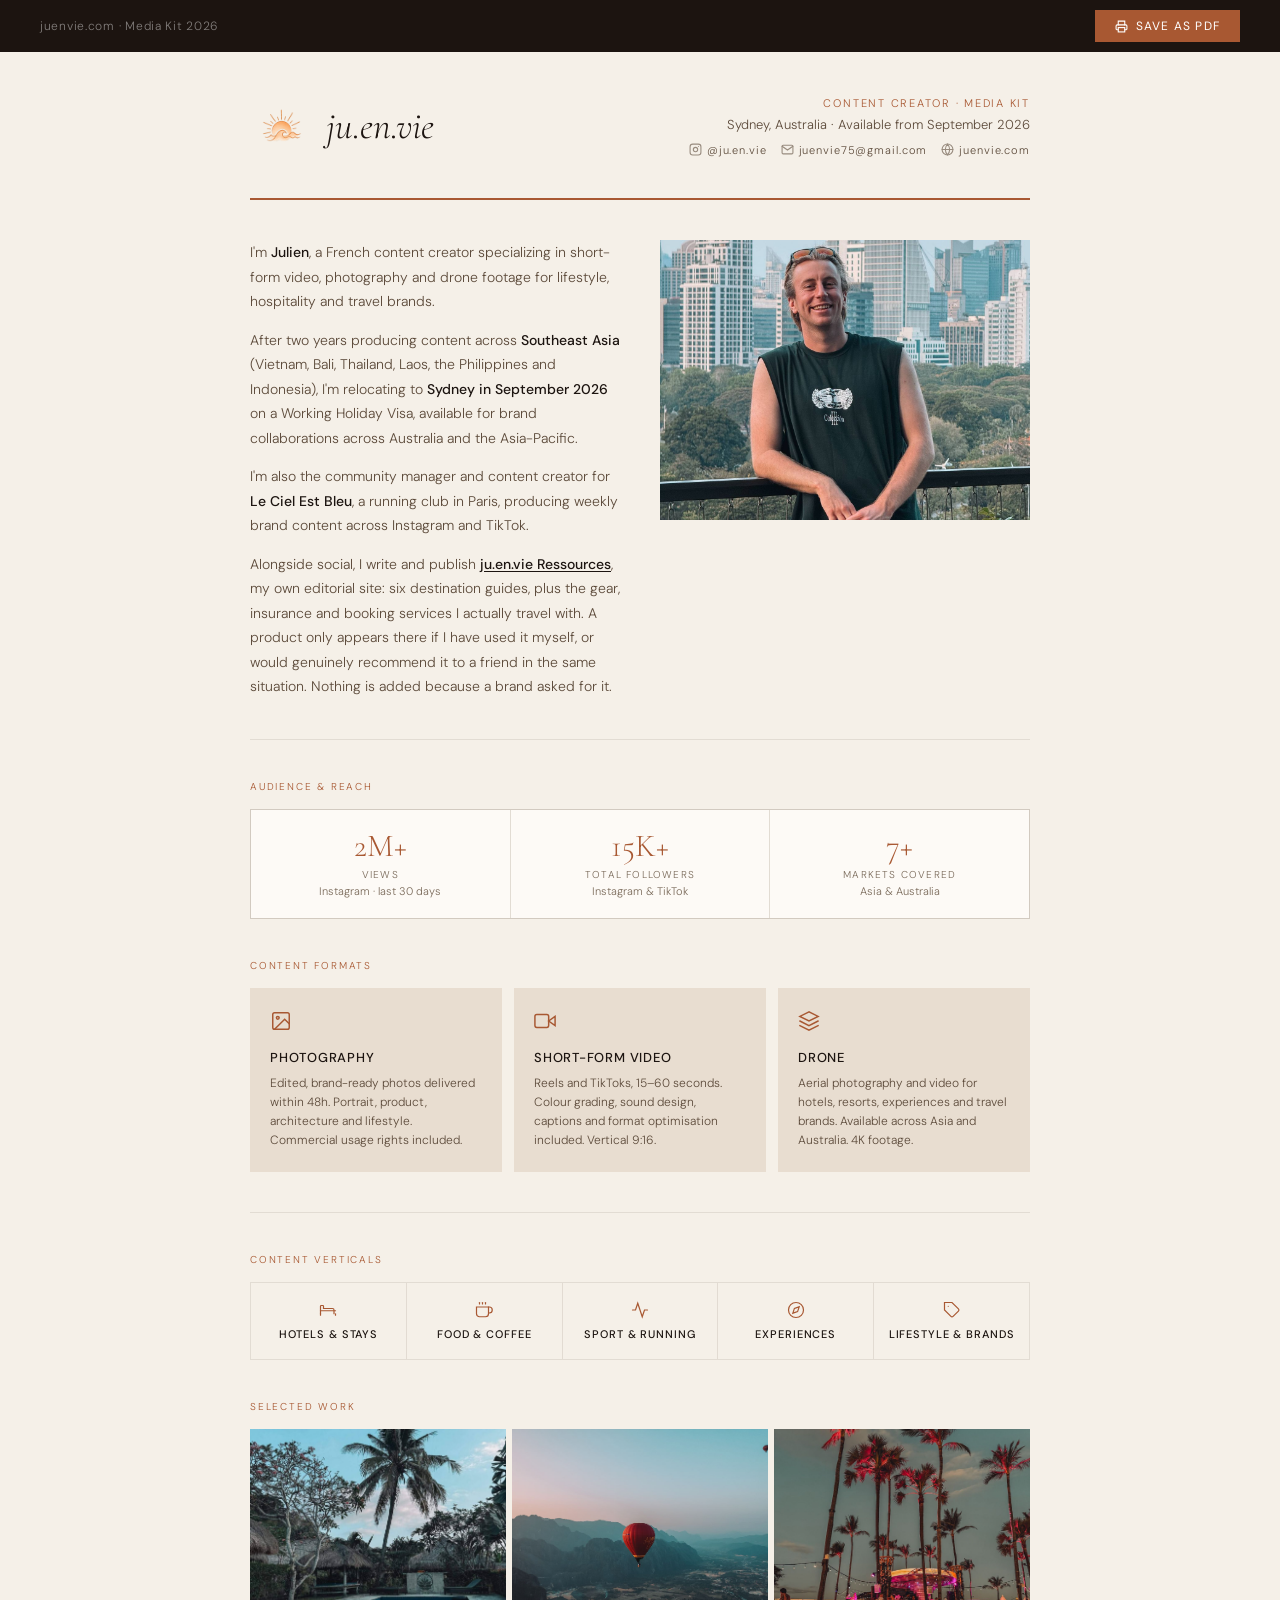
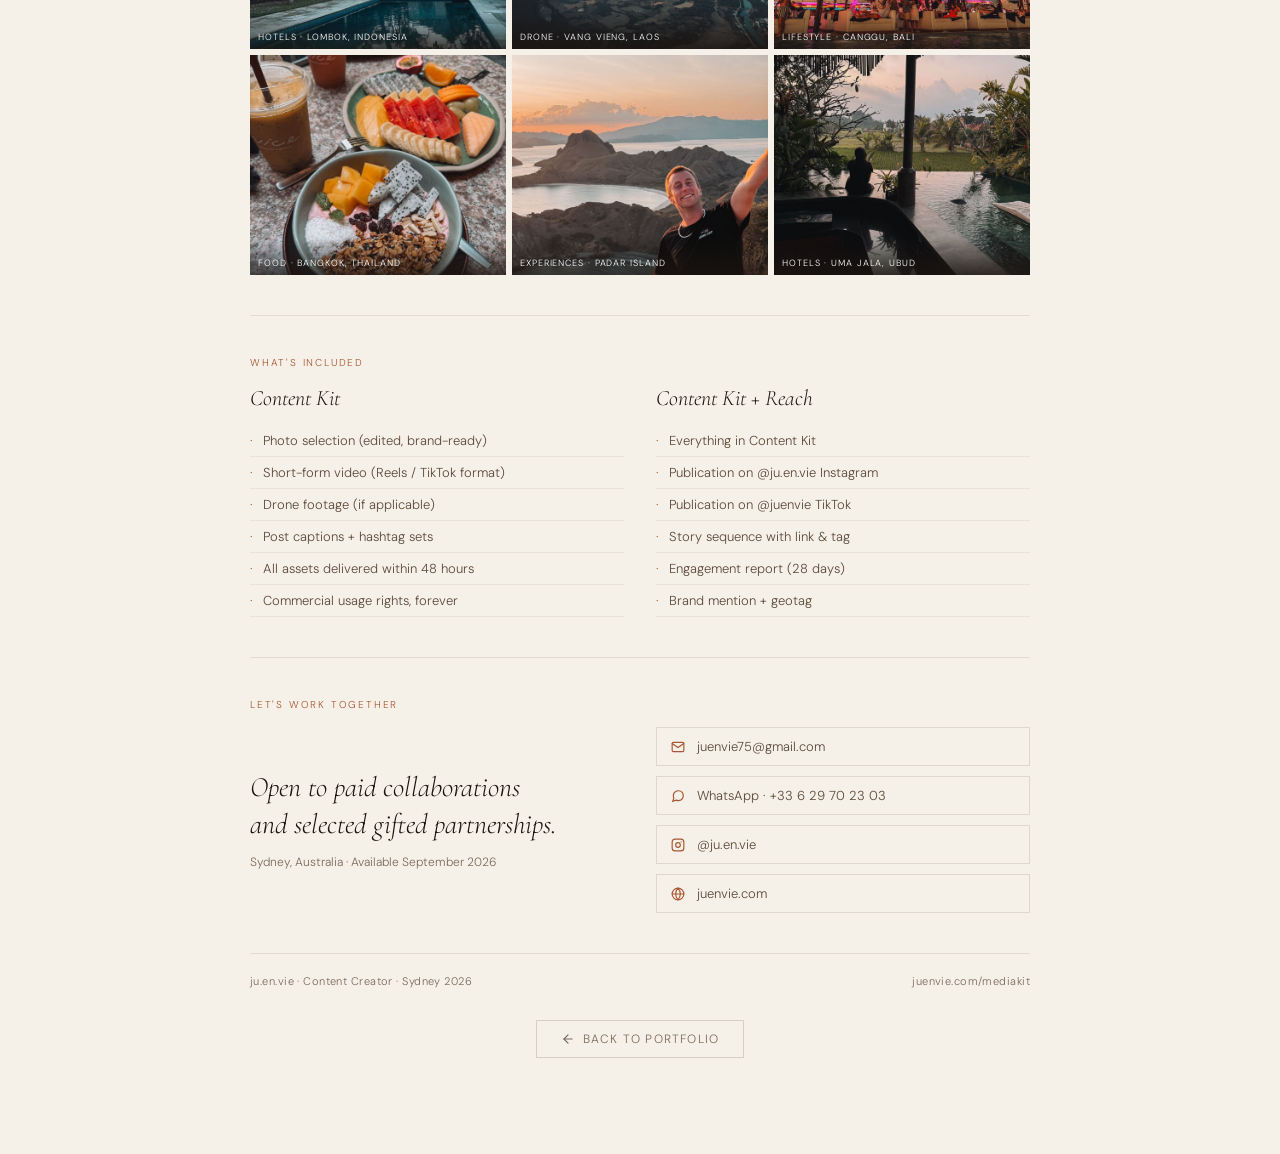
==== mediakit.html @ 07dc82dc "18888" ====
<!DOCTYPE html>
<html lang="en">
<head>
<meta charset="UTF-8">
<meta name="viewport" content="width=device-width, initial-scale=1.0">
<meta name="theme-color" content="#F5F0E8">
<meta name="description" content="Media kit. Julien, French UGC content creator in Sydney, Australia. Audience stats, content formats, selected work and collaboration packages for hotels, cafés, sport and lifestyle brands.">
<title>Media Kit · Julien · Content Creator · Sydney 2026</title>
<link rel="canonical" href="https://juenvie.com/mediakit.html">
<meta property="og:type" content="website">
<meta property="og:title" content="Media Kit · Julien · Content Creator · Sydney 2026">
<meta property="og:description" content="Audience stats, content formats, selected work and collaboration packages for hotels, cafés, sport and lifestyle brands.">
<meta property="og:url" content="https://juenvie.com/mediakit.html">
<meta property="og:image" content="https://juenvie.com/images/partage/mediakit.jpg">
<meta property="og:image:width" content="1200">
<meta property="og:image:height" content="630">
<meta property="og:image:alt" content="Julien on a Bangkok rooftop, city skyline behind">
<meta name="twitter:card" content="summary_large_image">
<meta name="twitter:image" content="https://juenvie.com/images/partage/mediakit.jpg">
<meta name="twitter:image:alt" content="Julien on a Bangkok rooftop, city skyline behind">
<link rel="icon" type="image/png" sizes="32x32" href="images/favicon-32.png">
<link rel="preconnect" href="https://fonts.googleapis.com">
<link rel="preconnect" href="https://fonts.gstatic.com" crossorigin>
<link href="https://fonts.googleapis.com/css2?family=Cormorant+Garamond:ital,wght@0,300;0,400;0,600;1,300;1,400&family=DM+Sans:wght@300;400;500&display=swap" rel="stylesheet">
<style>
  :root {
    --cream: #F5F0E8; --sand: #E8DDD0; --terracotta: #A85832;
    --deep: #1C1410; --mid: #5C4A3A; --light: #7A6A5A; --white: #FDFAF6;
  }
  * { margin: 0; padding: 0; box-sizing: border-box; }
  html { scroll-behavior: smooth; }
  body { background: var(--cream); color: var(--deep); font-family: 'DM Sans', sans-serif; font-weight: 300; }

  /* ── PRINT BUTTON ── */
  .print-bar {
    position: fixed; top: 0; left: 0; right: 0; z-index: 100;
    background: var(--deep); padding: 10px 40px;
    display: flex; align-items: center; justify-content: space-between;
  }
  .print-bar span { font-size: 12px; color: rgba(255,255,255,0.45); letter-spacing: 0.06em; }
  .print-btn {
    display: inline-flex; align-items: center; gap: 8px;
    background: var(--terracotta); color: white; border: none; cursor: pointer;
    font-family: 'DM Sans', sans-serif; font-size: 12px; letter-spacing: 0.1em;
    text-transform: uppercase; padding: 8px 20px; transition: background 0.2s;
  }
  .print-btn:hover { background: #b05e38; }

  /* ── LAYOUT ── */
  .page { max-width: 860px; margin: 0 auto; padding: 52px 40px 80px; }

  /* ── HEADER ── */
  .mk-header {
    display: grid; grid-template-columns: auto 1fr; gap: 32px;
    align-items: center; padding-bottom: 40px;
    border-bottom: 2px solid var(--terracotta); margin-bottom: 40px;
  }
  .mk-logo { display: flex; align-items: center; gap: 12px; }
  .mk-logo img { height: 64px; width: auto; }
  .mk-logo-name {
    font-family: 'Cormorant Garamond', serif; font-size: 38px;
    font-weight: 300; font-style: italic; color: var(--deep);
  }
  .mk-header-right { text-align: right; }
  .mk-title { font-size: 11px; letter-spacing: 0.16em; text-transform: uppercase; color: var(--terracotta); margin-bottom: 6px; }
  .mk-location { font-size: 13px; color: var(--mid); margin-bottom: 10px; }
  .mk-handles { display: flex; gap: 14px; justify-content: flex-end; flex-wrap: wrap; }
  .mk-handle {
    font-size: 11px; letter-spacing: 0.08em; color: var(--mid);
    text-decoration: none; display: inline-flex; align-items: center; gap: 5px;
    transition: color 0.2s;
  }
  .mk-handle:hover { color: var(--terracotta); }
  .mk-handle svg { opacity: 0.6; }

  /* ── BIO ── */
  .mk-bio {
    display: grid; grid-template-columns: 1fr 1fr; gap: 40px;
    margin-bottom: 40px; padding-bottom: 40px;
    border-bottom: 1px solid rgba(92,74,58,0.12);
  }
  .mk-bio-text p { font-size: 14px; line-height: 1.75; color: var(--mid); }
  .mk-bio-text p + p { margin-top: 14px; }
  .mk-bio-text strong { color: var(--deep); font-weight: 500; }
  .mk-bio-photo { position: relative; }
  .mk-bio-photo img { width: 100%; height: 280px; object-fit: cover; display: block; }
  .mk-bio-photo-tag {
    position: absolute; bottom: 10px; left: 10px;
    font-size: 10px; letter-spacing: 0.1em; text-transform: uppercase;
    color: white; background: rgba(28,20,16,0.65); padding: 4px 8px;
  }

  /* ── STATS ── */
  .mk-stats {
    display: grid; grid-template-columns: repeat(3, 1fr); gap: 1px;
    background: rgba(92,74,58,0.12); margin-bottom: 40px;
    border: 1px solid rgba(92,74,58,0.12);
  }
  .mk-stat { background: var(--white); padding: 20px 16px; text-align: center; }
  .mk-stat-value {
    font-family: 'Cormorant Garamond', serif; font-size: 32px; font-weight: 300;
    color: var(--terracotta); line-height: 1; margin-bottom: 6px;
  }
  .mk-stat-label { font-size: 10px; letter-spacing: 0.12em; text-transform: uppercase; color: var(--light); }
  .mk-stat-sub { font-size: 11px; color: var(--light); margin-top: 3px; }

  /* ── FORMATS ── */
  .mk-section-label {
    font-size: 10px; letter-spacing: 0.18em; text-transform: uppercase;
    color: var(--terracotta); margin-bottom: 16px;
  }
  .mk-formats {
    display: grid; grid-template-columns: repeat(3, 1fr); gap: 12px;
    margin-bottom: 40px; padding-bottom: 40px;
    border-bottom: 1px solid rgba(92,74,58,0.12);
  }
  .mk-format { background: var(--sand); padding: 22px 20px; }
  .mk-format-icon { margin-bottom: 12px; color: var(--terracotta); }
  .mk-format-icon svg { width: 22px; height: 22px; }
  .mk-format-name { font-size: 13px; letter-spacing: 0.06em; text-transform: uppercase; color: var(--deep); margin-bottom: 8px; font-weight: 500; }
  .mk-format-desc { font-size: 12px; line-height: 1.6; color: var(--mid); }

  /* ── VERTICALS ── */
  .mk-verticals {
    display: flex; gap: 0; margin-bottom: 40px; padding-bottom: 40px;
    border-bottom: 1px solid rgba(92,74,58,0.12);
    border: 1px solid rgba(92,74,58,0.12);
  }
  .mk-vertical {
    flex: 1; padding: 18px 14px; text-align: center;
    border-right: 1px solid rgba(92,74,58,0.12);
  }
  .mk-vertical:last-child { border-right: none; }
  .mk-vertical svg { width: 18px; height: 18px; color: var(--terracotta); display: block; margin: 0 auto 8px; }
  .mk-vertical-name { font-size: 11px; letter-spacing: 0.08em; text-transform: uppercase; color: var(--deep); font-weight: 500; }

  /* ── SELECTED WORK ── */
  .mk-work-grid {
    display: grid; grid-template-columns: repeat(3, 1fr); gap: 6px;
    margin-bottom: 40px; padding-bottom: 40px;
    border-bottom: 1px solid rgba(92,74,58,0.12);
  }
  .mk-work-img { position: relative; overflow: hidden; }
  .mk-work-img img { width: 100%; height: 220px; object-fit: cover; display: block; }
  .mk-work-img span {
    position: absolute; bottom: 0; left: 0; right: 0;
    font-size: 9px; letter-spacing: 0.1em; text-transform: uppercase;
    color: white; background: linear-gradient(to top, rgba(28,20,16,0.75) 0%, transparent 100%);
    padding: 18px 8px 6px;
  }

  /* ── DELIVERABLES ── */
  .mk-deliverables {
    display: grid; grid-template-columns: 1fr 1fr; gap: 32px;
    margin-bottom: 40px; padding-bottom: 40px;
    border-bottom: 1px solid rgba(92,74,58,0.12);
  }
  .mk-deliverable-title { font-family: 'Cormorant Garamond', serif; font-size: 22px; font-style: italic; color: var(--deep); margin-bottom: 14px; }
  .mk-deliverable-list { list-style: none; }
  .mk-deliverable-list li { font-size: 13px; color: var(--mid); padding: 7px 0; border-bottom: 1px solid rgba(92,74,58,0.08); display: flex; gap: 10px; align-items: baseline; }
  .mk-deliverable-list li::before { content: '·'; color: var(--terracotta); flex-shrink: 0; }

  /* ── CONTACT ── */
  .mk-contact { display: grid; grid-template-columns: 1fr 1fr; gap: 32px; align-items: center; }
  .mk-contact-left p { font-family: 'Cormorant Garamond', serif; font-size: 28px; font-style: italic; color: var(--deep); line-height: 1.3; margin-bottom: 8px; }
  .mk-contact-left span { font-size: 12px; color: var(--light); }
  .mk-contact-right { display: flex; flex-direction: column; gap: 10px; }
  .mk-contact-item {
    display: flex; align-items: center; gap: 12px;
    font-size: 13px; color: var(--mid); text-decoration: none;
    padding: 10px 14px; border: 1px solid rgba(92,74,58,0.15);
    transition: border-color 0.2s, color 0.2s;
  }
  .mk-contact-item:hover { border-color: var(--terracotta); color: var(--terracotta); }
  .mk-contact-item svg { width: 14px; height: 14px; color: var(--terracotta); flex-shrink: 0; }

  /* ── BACK HOME ── */
  .mk-back-home {
    text-align: center; padding: 32px 0 16px;
  }
  .mk-back-home a {
    display: inline-flex; align-items: center; gap: 8px;
    font-size: 12px; letter-spacing: 0.1em; text-transform: uppercase;
    color: var(--light); text-decoration: none;
    border: 1px solid rgba(92,74,58,0.2); padding: 10px 24px;
    transition: color 0.2s, border-color 0.2s;
  }
  .mk-back-home a:hover { color: var(--terracotta); border-color: var(--terracotta); }

  /* ── FOOTER ── */
  .mk-footer {
    margin-top: 40px; padding-top: 20px;
    border-top: 1px solid rgba(92,74,58,0.12);
    display: flex; justify-content: space-between; align-items: center;
  }
  .mk-footer span { font-size: 11px; color: var(--light); letter-spacing: 0.04em; }

  /* ── PRINT ── */
  @media print {
    @page { size: A4 portrait; margin: 12mm 16mm; }

    *, *::before, *::after {
      -webkit-print-color-adjust: exact !important;
      print-color-adjust: exact !important;
    }

    .print-bar { display: none !important; }
    .mk-back-home { display: none !important; }

    body {
      background: white !important;
      padding-top: 0 !important;
    }

    .page {
      max-width: 100%;
      padding: 0;
      margin: 0;
    }

    /* Section labels never orphaned from their content */
    .mk-section-label { break-after: avoid; page-break-after: avoid; }

    /* Keep key blocks together */
    .mk-header  { break-inside: avoid; page-break-inside: avoid; }
    .mk-bio     { break-inside: avoid; page-break-inside: avoid; }
    .mk-stats   { break-inside: avoid; page-break-inside: avoid; }
    .mk-formats { break-inside: avoid; page-break-inside: avoid; }
    .mk-verticals { break-inside: avoid; page-break-inside: avoid; }
    .mk-work-grid { break-inside: avoid; page-break-inside: avoid; }
    .mk-deliverables { break-inside: avoid; page-break-inside: avoid; }
    .mk-contact { break-inside: avoid; page-break-inside: avoid; }
    .mk-footer  { break-inside: avoid; page-break-inside: avoid; }

    /* Image heights tuned for A4 */
    .mk-bio-photo img  { height: 200px; }
    .mk-work-img img   { height: 140px; }

    /* Reduce vertical spacing slightly for print */
    .mk-bio, .mk-stats, .mk-formats, .mk-verticals,
    .mk-work-grid, .mk-deliverables {
      margin-bottom: 24px;
      padding-bottom: 24px;
    }
    .mk-header { margin-bottom: 24px; padding-bottom: 24px; }
  }

  @media screen and (max-width: 720px) {
    body { padding-top: 46px; }
    .mk-header { grid-template-columns: 1fr; gap: 16px; }
    .mk-header-right { text-align: left; }
    .mk-handles { justify-content: flex-start; }
    .mk-bio { grid-template-columns: 1fr; }
    .mk-bio-photo { order: -1; }
    .mk-stats { grid-template-columns: repeat(3, 1fr); }
    .mk-stat { padding: 16px 8px; }
    .mk-stat-sub { font-size: 10px; }
    .mk-formats { grid-template-columns: 1fr; }
    .mk-verticals { flex-wrap: wrap; }
    .mk-vertical { flex: 0 0 50%; border-bottom: 1px solid rgba(92,74,58,0.12); }
    .mk-work-grid { grid-template-columns: 1fr 1fr; }
    .mk-deliverables { grid-template-columns: 1fr; }
    .mk-contact { grid-template-columns: 1fr; }
    .page { padding: 24px 20px; }
  }
</style>
<!-- ═══ ANALYTICS (à activer en 2 minutes) ═══════════════════════════
  1. Crée un compte gratuit sur https://www.goatcounter.com (aucun cookie,
     conforme RGPD sans bannière, gratuit pour les sites perso).
  2. Choisis un code (ex: juenvie) → ton dashboard sera https://juenvie.goatcounter.com
  3. Remplace TONCODE ci-dessous et décommente la ligne script.
<script data-goatcounter="https://TONCODE.goatcounter.com/count" async src="//gc.zgo.at/count.js"></script>
════════════════════════════════════════════════════════════════ -->
<script type="application/ld+json">
{
  "@context": "https://schema.org",
  "@type": "WebPage",
  "name": "Media Kit · Julien · Content Creator",
  "url": "https://juenvie.com/mediakit.html",
  "description": "Media kit of Julien, French UGC content creator in Sydney, Australia. Audience stats, content formats and collaboration packages.",
  "inLanguage": "en",
  "isPartOf": { "@type": "WebSite", "name": "ju.en.vie · Julien · Content Creator", "url": "https://juenvie.com/" },
  "about": { "@type": "Person", "name": "Julien", "alternateName": "ju.en.vie", "url": "https://juenvie.com/", "jobTitle": "UGC Content Creator" }
}
</script>
</head>
<body style="padding-top: 42px;">

<!-- Print bar (hidden in print) -->
<div class="print-bar">
  <span>juenvie.com · Media Kit 2026</span>
  <button class="print-btn" onclick="window.print()">
    <svg width="13" height="13" viewBox="0 0 24 24" fill="none" stroke="currentColor" stroke-width="2" stroke-linecap="round"><polyline points="6 9 6 2 18 2 18 9"/><path d="M6 18H4a2 2 0 0 1-2-2v-5a2 2 0 0 1 2-2h16a2 2 0 0 1 2 2v5a2 2 0 0 1-2 2h-2"/><rect x="6" y="14" width="12" height="8"/></svg>
    Save as PDF
  </button>
</div>

<div class="page">

  <!-- HEADER -->
  <div class="mk-header">
    <a href="index.html" class="mk-logo" style="text-decoration:none;">
      <img src="images/logo_transparent.png" alt="ju.en.vie" width="320" height="320" loading="lazy">
      <span class="mk-logo-name">ju.en.vie</span>
    </a>
    <div class="mk-header-right">
      <div class="mk-title">Content Creator · Media Kit</div>
      <div class="mk-location">Sydney, Australia · Available from September 2026</div>
      <div class="mk-handles">
        <a href="https://www.instagram.com/ju.en.vie/" target="_blank" class="mk-handle">
          <svg width="13" height="13" viewBox="0 0 24 24" fill="none" stroke="currentColor" stroke-width="2" stroke-linecap="round"><rect x="2" y="2" width="20" height="20" rx="5"/><circle cx="12" cy="12" r="4"/><circle cx="17.5" cy="6.5" r="1" fill="currentColor" stroke="none"/></svg>
          @ju.en.vie
        </a>
        <a href="mailto:juenvie75@gmail.com" class="mk-handle">
          <svg width="13" height="13" viewBox="0 0 24 24" fill="none" stroke="currentColor" stroke-width="2" stroke-linecap="round"><path d="M4 4h16c1.1 0 2 .9 2 2v12c0 1.1-.9 2-2 2H4c-1.1 0-2-.9-2-2V6c0-1.1.9-2 2-2z"/><polyline points="22,6 12,13 2,6"/></svg>
          juenvie75@gmail.com
        </a>
        <a href="https://juenvie.com" target="_blank" class="mk-handle">
          <svg width="13" height="13" viewBox="0 0 24 24" fill="none" stroke="currentColor" stroke-width="2" stroke-linecap="round"><circle cx="12" cy="12" r="10"/><line x1="2" y1="12" x2="22" y2="12"/><path d="M12 2a15.3 15.3 0 0 1 4 10 15.3 15.3 0 0 1-4 10 15.3 15.3 0 0 1-4-10 15.3 15.3 0 0 1 4-10z"/></svg>
          juenvie.com
        </a>
      </div>
    </div>
  </div>

  <!-- BIO -->
  <div class="mk-bio">
    <div class="mk-bio-text">
      <p>I'm <strong>Julien</strong>, a French content creator specializing in short-form video, photography and drone footage for lifestyle, hospitality and travel brands.</p>
      <p>After two years producing content across <strong>Southeast Asia</strong> (Vietnam, Bali, Thailand, Laos, the Philippines and Indonesia), I'm relocating to <strong>Sydney in September 2026</strong> on a Working Holiday Visa, available for brand collaborations across Australia and the Asia-Pacific.</p>
      <p>I'm also the community manager and content creator for <strong>Le Ciel Est Bleu</strong>, a running club in Paris, producing weekly brand content across Instagram and TikTok.</p>
      <p>Alongside social, I write and publish <strong><a href="https://juenvie.com/ressources/" target="_blank" rel="noopener" style="color:inherit;text-decoration:underline;text-underline-offset:2px;">ju.en.vie Ressources</a></strong>, my own editorial site: six destination guides, plus the gear, insurance and booking services I actually travel with. A product only appears there if I have used it myself, or would genuinely recommend it to a friend in the same situation. Nothing is added because a brand asked for it.</p>
    </div>
    <div class="mk-bio-photo">
      <picture><source type="image/webp" media="(max-width: 768px)" srcset="images/webp/portrait-rooftop-skyline-bangkok-800.webp"><img src="images/portrait-rooftop-skyline-bangkok.jpg" alt="Julien · Bangkok" loading="lazy"></picture>

    </div>
  </div>

  <!-- REACH -->
  <p class="mk-section-label">Audience &amp; Reach</p>
  <div class="mk-stats">
    <div class="mk-stat">
      <div class="mk-stat-value">2M+</div>
      <div class="mk-stat-label">Views</div>
      <div class="mk-stat-sub">Instagram · last 30 days</div>
    </div>
    <div class="mk-stat">
      <div class="mk-stat-value">15K+</div>
      <div class="mk-stat-label">Total Followers</div>
      <div class="mk-stat-sub">Instagram &amp; TikTok</div>
    </div>
    <div class="mk-stat">
      <div class="mk-stat-value">7+</div>
      <div class="mk-stat-label">Markets Covered</div>
      <div class="mk-stat-sub">Asia &amp; Australia</div>
    </div>
  </div>

  <!-- CONTENT FORMATS -->
  <p class="mk-section-label" style="margin-top:40px;">Content Formats</p>
  <div class="mk-formats">
    <div class="mk-format">
      <div class="mk-format-icon">
        <svg viewBox="0 0 24 24" fill="none" stroke="currentColor" stroke-width="1.6" stroke-linecap="round"><rect x="3" y="3" width="18" height="18" rx="2"/><circle cx="8.5" cy="8.5" r="1.5"/><polyline points="21 15 16 10 5 21"/></svg>
      </div>
      <div class="mk-format-name">Photography</div>
      <div class="mk-format-desc">Edited, brand-ready photos delivered within 48h. Portrait, product, architecture and lifestyle. Commercial usage rights included.</div>
    </div>
    <div class="mk-format">
      <div class="mk-format-icon">
        <svg viewBox="0 0 24 24" fill="none" stroke="currentColor" stroke-width="1.6" stroke-linecap="round"><polygon points="23 7 16 12 23 17 23 7"/><rect x="1" y="5" width="15" height="14" rx="2"/></svg>
      </div>
      <div class="mk-format-name">Short-form Video</div>
      <div class="mk-format-desc">Reels and TikToks, 15–60 seconds. Colour grading, sound design, captions and format optimisation included. Vertical 9:16.</div>
    </div>
    <div class="mk-format">
      <div class="mk-format-icon">
        <svg viewBox="0 0 24 24" fill="none" stroke="currentColor" stroke-width="1.6" stroke-linecap="round"><path d="M12 2L2 7l10 5 10-5-10-5z"/><path d="M2 17l10 5 10-5"/><path d="M2 12l10 5 10-5"/></svg>
      </div>
      <div class="mk-format-name">Drone</div>
      <div class="mk-format-desc">Aerial photography and video for hotels, resorts, experiences and travel brands. Available across Asia and Australia. 4K footage.</div>
    </div>
  </div>

  <!-- VERTICALS -->
  <p class="mk-section-label">Content Verticals</p>
  <div class="mk-verticals" style="margin-bottom:40px; padding-bottom:0;">
    <div class="mk-vertical">
      <svg viewBox="0 0 24 24" fill="none" stroke="currentColor" stroke-width="1.6" stroke-linecap="round"><path d="M2 17V7a1 1 0 0 1 1-1h2a1 1 0 0 1 1 1v3h12a2 2 0 0 1 2 2v5"/><path d="M2 13h20"/><path d="M2 17v2"/><path d="M22 17v2"/></svg>
      <div class="mk-vertical-name">Hotels &amp; Stays</div>
    </div>
    <div class="mk-vertical">
      <svg viewBox="0 0 24 24" fill="none" stroke="currentColor" stroke-width="1.6" stroke-linecap="round"><path d="M18 8h1a4 4 0 0 1 0 8h-1"/><path d="M2 8h16v9a4 4 0 0 1-4 4H6a4 4 0 0 1-4-4V8z"/><line x1="6" y1="2" x2="6" y2="4"/><line x1="10" y1="2" x2="10" y2="4"/><line x1="14" y1="2" x2="14" y2="4"/></svg>
      <div class="mk-vertical-name">Food &amp; Coffee</div>
    </div>
    <div class="mk-vertical">
      <svg viewBox="0 0 24 24" fill="none" stroke="currentColor" stroke-width="1.6" stroke-linecap="round"><polyline points="22 12 18 12 15 21 9 3 6 12 2 12"/></svg>
      <div class="mk-vertical-name">Sport &amp; Running</div>
    </div>
    <div class="mk-vertical">
      <svg viewBox="0 0 24 24" fill="none" stroke="currentColor" stroke-width="1.6" stroke-linecap="round"><circle cx="12" cy="12" r="10"/><polygon points="16.24 7.76 14.12 14.12 7.76 16.24 9.88 9.88 16.24 7.76"/></svg>
      <div class="mk-vertical-name">Experiences</div>
    </div>
    <div class="mk-vertical">
      <svg viewBox="0 0 24 24" fill="none" stroke="currentColor" stroke-width="1.6" stroke-linecap="round"><path d="M20.59 13.41l-7.17 7.17a2 2 0 0 1-2.83 0L2 12V2h10l8.59 8.59a2 2 0 0 1 0 2.82z"/><line x1="7" y1="7" x2="7.01" y2="7"/></svg>
      <div class="mk-vertical-name">Lifestyle &amp; Brands</div>
    </div>
  </div>

  <!-- SELECTED WORK -->
  <p class="mk-section-label" style="margin-top:40px;">Selected Work</p>
  <div class="mk-work-grid">
    <div class="mk-work-img">
      <picture><source type="image/webp" media="(max-width: 768px)" srcset="images/webp/senguigui-lombok-piscine-800.webp"><img src="images/senguigui-lombok-piscine.jpg" alt="Hotels · Lombok" loading="lazy"></picture>
      <span>Hotels · Lombok, Indonesia</span>
    </div>
    <div class="mk-work-img">
      <picture><source type="image/webp" media="(max-width: 768px)" srcset="images/webp/drone-montgolfiere-rouge-vallee-vang-vieng-laos-800.webp"><img src="images/drone-montgolfiere-rouge-vallee-vang-vieng-laos.jpg" alt="Drone · Laos" loading="lazy"></picture>
      <span>Drone · Vang Vieng, Laos</span>
    </div>
    <div class="mk-work-img">
      <picture><source type="image/webp" media="(max-width: 768px)" srcset="images/webp/beach-club-canggu-800.webp"><img src="images/beach-club-canggu.jpg" alt="Lifestyle · Canggu" loading="lazy"></picture>
      <span>Lifestyle · Canggu, Bali</span>
    </div>
    <div class="mk-work-img">
      <picture><source type="image/webp" media="(max-width: 768px)" srcset="images/webp/smoothie-bowl-fruits-tropicaux-cafe-bangkok-800.webp"><img src="images/smoothie-bowl-fruits-tropicaux-cafe-bangkok.jpg" alt="Food · Bangkok" loading="lazy"></picture>
      <span>Food · Bangkok, Thailand</span>
    </div>
    <div class="mk-work-img">
      <picture><source type="image/webp" media="(max-width: 768px)" srcset="images/webp/padar-island-800.webp"><img src="images/padar-island.jpg" alt="Experiences · Komodo" loading="lazy"></picture>
      <span>Experiences · Padar Island</span>
    </div>
    <div class="mk-work-img">
      <picture><source type="image/webp" media="(max-width: 768px)" srcset="images/webp/uma-jala-villa-ubud-800.webp"><img src="images/uma-jala-villa-ubud.jpg" alt="Hotels · Ubud" loading="lazy"></picture>
      <span>Hotels · Uma Jala, Ubud</span>
    </div>
  </div>

  <!-- DELIVERABLES -->
  <p class="mk-section-label" style="margin-top:40px;">What's Included</p>
  <div class="mk-deliverables">
    <div>
      <div class="mk-deliverable-title">Content Kit</div>
      <ul class="mk-deliverable-list">
        <li>Photo selection (edited, brand-ready)</li>
        <li>Short-form video (Reels / TikTok format)</li>
        <li>Drone footage (if applicable)</li>
        <li>Post captions + hashtag sets</li>
        <li>All assets delivered within 48 hours</li>
        <li>Commercial usage rights, forever</li>
      </ul>
    </div>
    <div>
      <div class="mk-deliverable-title">Content Kit + Reach</div>
      <ul class="mk-deliverable-list">
        <li>Everything in Content Kit</li>
        <li>Publication on @ju.en.vie Instagram</li>
        <li>Publication on @juenvie TikTok</li>
        <li>Story sequence with link &amp; tag</li>
        <li>Engagement report (28 days)</li>
        <li>Brand mention + geotag</li>
      </ul>
    </div>
  </div>

  <!-- CONTACT -->
  <p class="mk-section-label">Let's Work Together</p>
  <div class="mk-contact">
    <div class="mk-contact-left">
      <p>Open to paid collaborations<br><em>and selected gifted partnerships.</em></p>
      <span>Sydney, Australia · Available September 2026</span>
    </div>
    <div class="mk-contact-right">
      <a href="mailto:juenvie75@gmail.com" class="mk-contact-item">
        <svg viewBox="0 0 24 24" fill="none" stroke="currentColor" stroke-width="2" stroke-linecap="round"><path d="M4 4h16c1.1 0 2 .9 2 2v12c0 1.1-.9 2-2 2H4c-1.1 0-2-.9-2-2V6c0-1.1.9-2 2-2z"/><polyline points="22,6 12,13 2,6"/></svg>
        juenvie75@gmail.com
      </a>
      <a href="https://wa.me/33629702303" target="_blank" class="mk-contact-item">
        <svg viewBox="0 0 24 24" fill="none" stroke="currentColor" stroke-width="2" stroke-linecap="round"><path d="M21 11.5a8.38 8.38 0 0 1-.9 3.8 8.5 8.5 0 0 1-7.6 4.7 8.38 8.38 0 0 1-3.8-.9L3 21l1.9-5.7a8.38 8.38 0 0 1-.9-3.8 8.5 8.5 0 0 1 4.7-7.6 8.38 8.38 0 0 1 3.8-.9h.5a8.48 8.48 0 0 1 8 8v.5z"/></svg>
        WhatsApp · +33 6 29 70 23 03
      </a>
      <a href="https://www.instagram.com/ju.en.vie/" target="_blank" class="mk-contact-item">
        <svg viewBox="0 0 24 24" fill="none" stroke="currentColor" stroke-width="2" stroke-linecap="round"><rect x="2" y="2" width="20" height="20" rx="5"/><circle cx="12" cy="12" r="4"/><circle cx="17.5" cy="6.5" r="1" fill="currentColor" stroke="none"/></svg>
        @ju.en.vie
      </a>
      <a href="https://juenvie.com" target="_blank" class="mk-contact-item">
        <svg viewBox="0 0 24 24" fill="none" stroke="currentColor" stroke-width="2" stroke-linecap="round"><circle cx="12" cy="12" r="10"/><line x1="2" y1="12" x2="22" y2="12"/><path d="M12 2a15.3 15.3 0 0 1 4 10 15.3 15.3 0 0 1-4 10 15.3 15.3 0 0 1-4-10 15.3 15.3 0 0 1 4-10z"/></svg>
        juenvie.com
      </a>
    </div>
  </div>

  <!-- FOOTER -->
  <div class="mk-footer">
    <span>ju.en.vie · Content Creator · Sydney 2026</span>
    <span>juenvie.com/mediakit</span>
  </div>

  <!-- Back to portfolio (hidden in print) -->
  <div class="mk-back-home">
    <a href="index.html">
      <svg width="14" height="14" viewBox="0 0 24 24" fill="none" stroke="currentColor" stroke-width="2" stroke-linecap="round"><line x1="19" y1="12" x2="5" y2="12"/><polyline points="12 19 5 12 12 5"/></svg>
      Back to portfolio
    </a>
  </div>

</div>
</body>
</html>
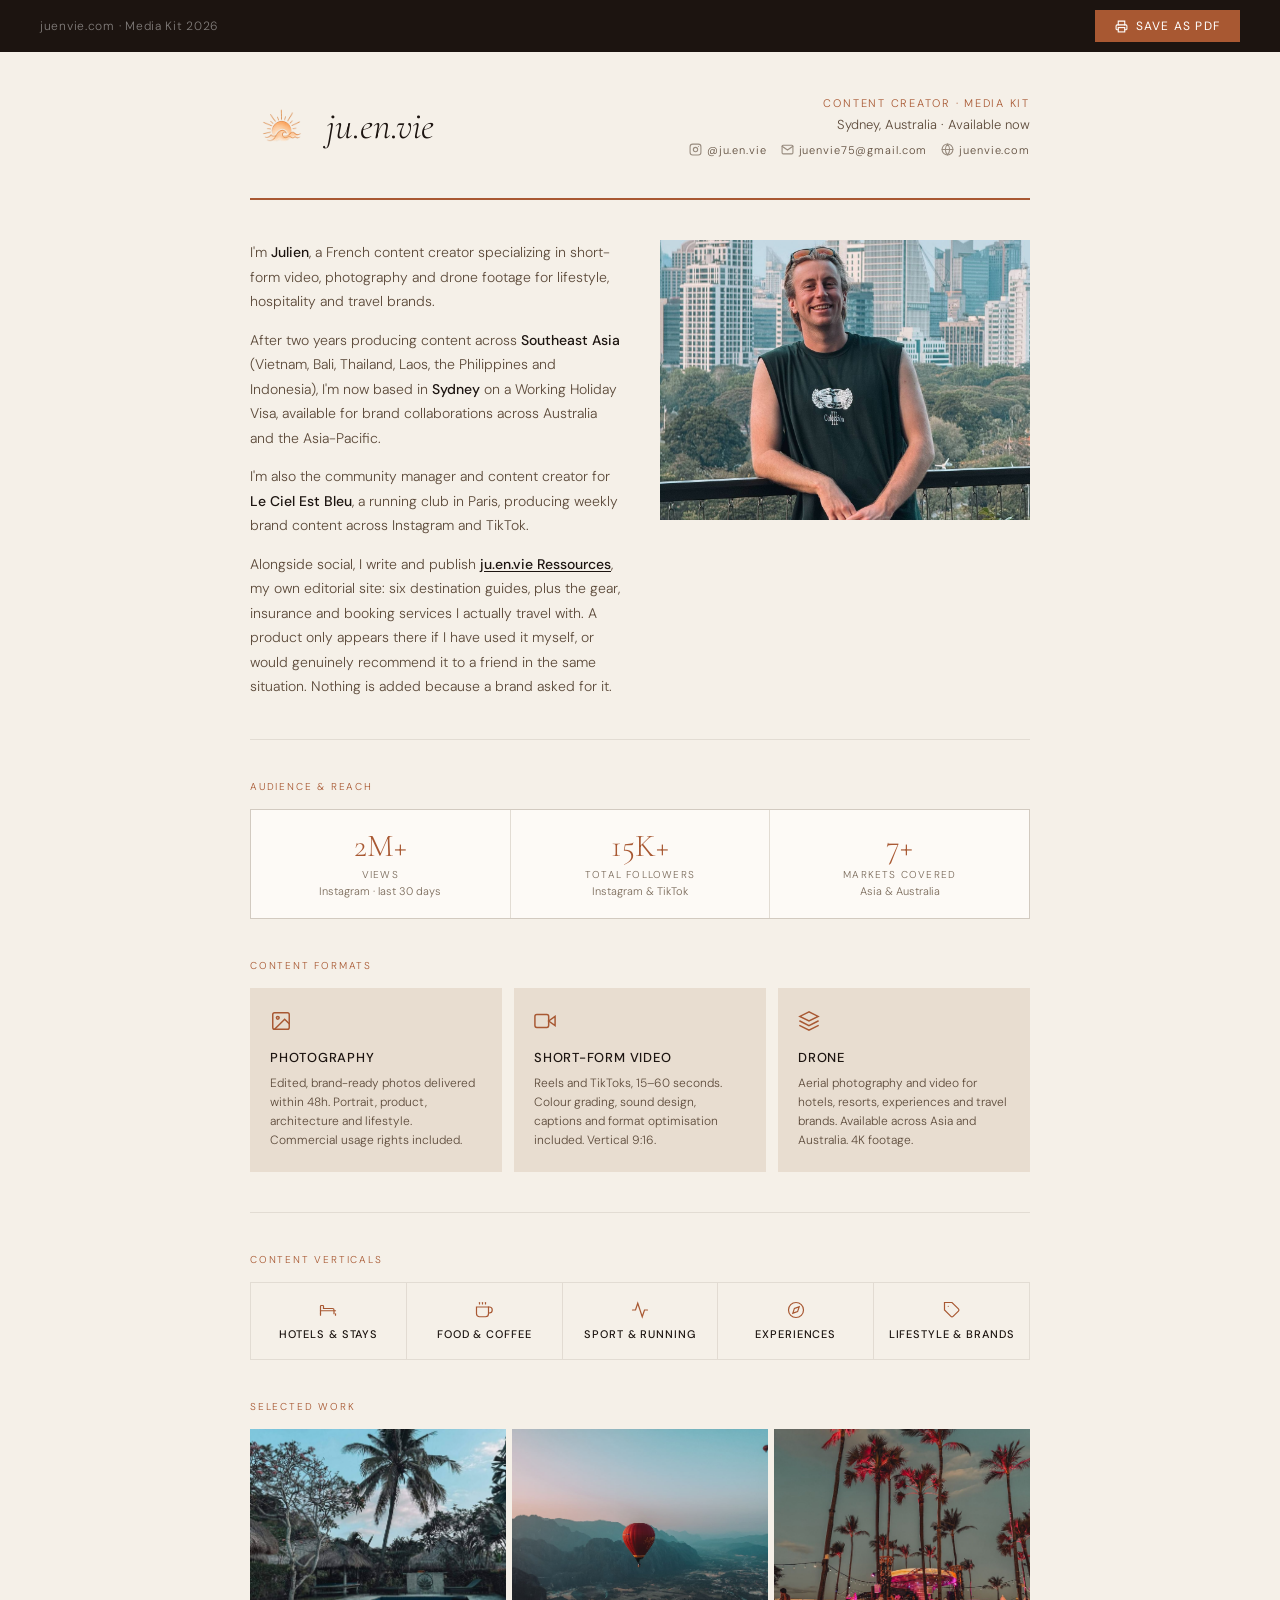
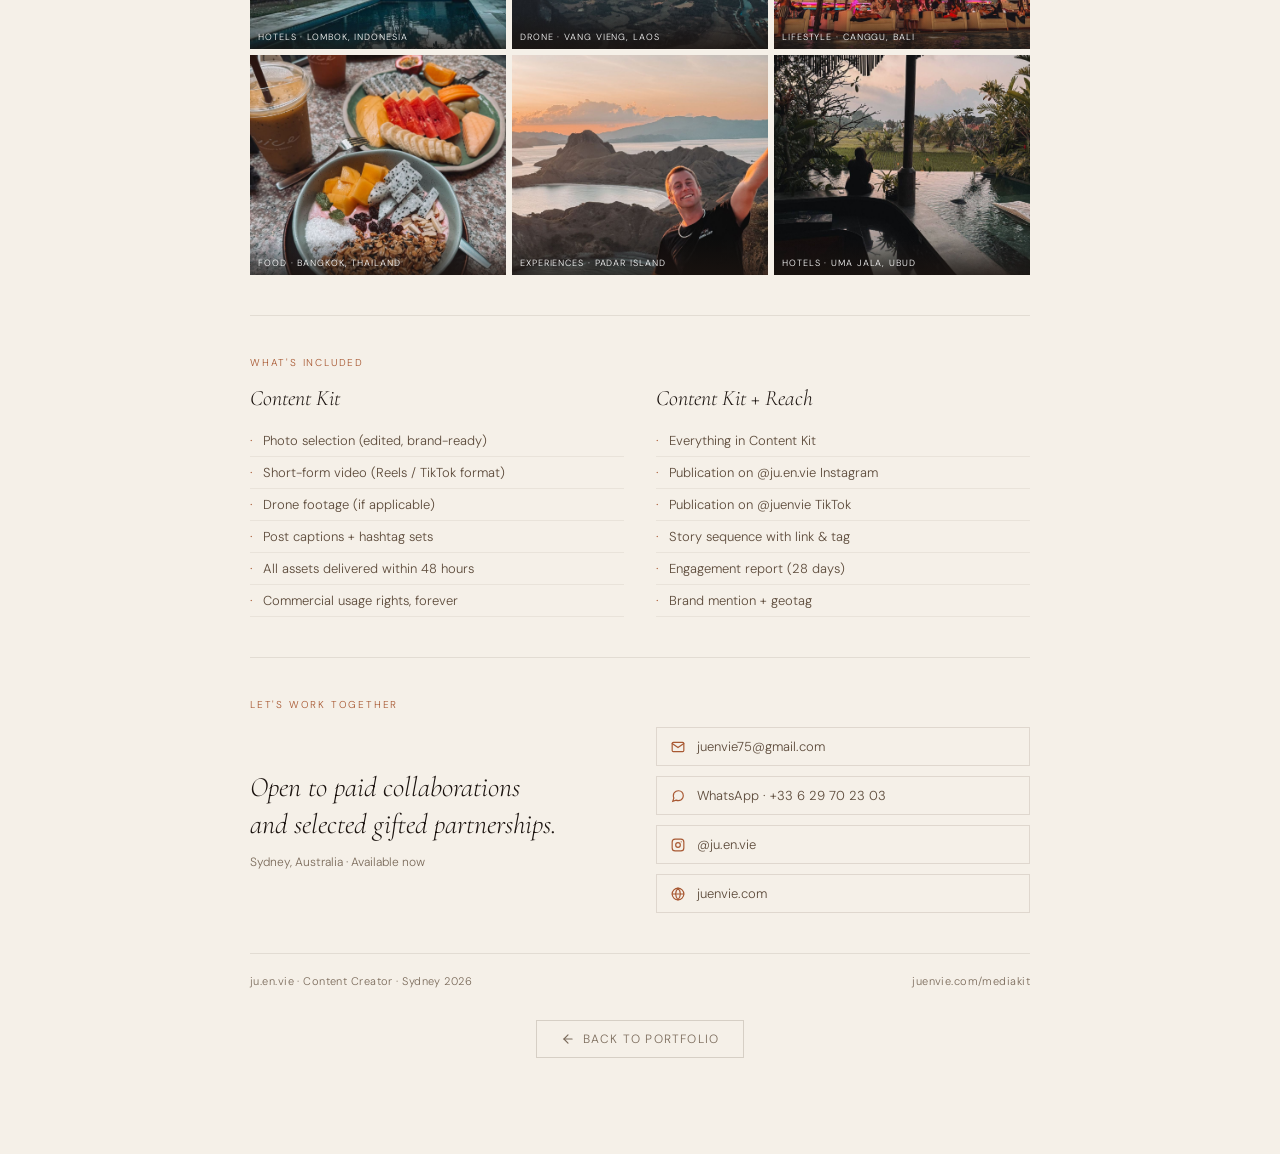
==== commit d246e288: "25" ====
--- a/mediakit.html
+++ b/mediakit.html
@@ -305,7 +305,7 @@
     </a>
     <div class="mk-header-right">
       <div class="mk-title">Content Creator · Media Kit</div>
-      <div class="mk-location">Sydney, Australia · Available from September 2026</div>
+      <div class="mk-location">Sydney, Australia · Available now</div>
       <div class="mk-handles">
         <a href="https://www.instagram.com/ju.en.vie/" target="_blank" class="mk-handle">
           <svg width="13" height="13" viewBox="0 0 24 24" fill="none" stroke="currentColor" stroke-width="2" stroke-linecap="round"><rect x="2" y="2" width="20" height="20" rx="5"/><circle cx="12" cy="12" r="4"/><circle cx="17.5" cy="6.5" r="1" fill="currentColor" stroke="none"/></svg>
@@ -327,7 +327,7 @@
   <div class="mk-bio">
     <div class="mk-bio-text">
       <p>I'm <strong>Julien</strong>, a French content creator specializing in short-form video, photography and drone footage for lifestyle, hospitality and travel brands.</p>
-      <p>After two years producing content across <strong>Southeast Asia</strong> (Vietnam, Bali, Thailand, Laos, the Philippines and Indonesia), I'm relocating to <strong>Sydney in September 2026</strong> on a Working Holiday Visa, available for brand collaborations across Australia and the Asia-Pacific.</p>
+      <p>After two years producing content across <strong>Southeast Asia</strong> (Vietnam, Bali, Thailand, Laos, the Philippines and Indonesia), I'm now based in <strong>Sydney</strong> on a Working Holiday Visa, available for brand collaborations across Australia and the Asia-Pacific.</p>
       <p>I'm also the community manager and content creator for <strong>Le Ciel Est Bleu</strong>, a running club in Paris, producing weekly brand content across Instagram and TikTok.</p>
       <p>Alongside social, I write and publish <strong><a href="https://juenvie.com/ressources/" target="_blank" rel="noopener" style="color:inherit;text-decoration:underline;text-underline-offset:2px;">ju.en.vie Ressources</a></strong>, my own editorial site: six destination guides, plus the gear, insurance and booking services I actually travel with. A product only appears there if I have used it myself, or would genuinely recommend it to a friend in the same situation. Nothing is added because a brand asked for it.</p>
     </div>
@@ -469,7 +469,7 @@
   <div class="mk-contact">
     <div class="mk-contact-left">
       <p>Open to paid collaborations<br><em>and selected gifted partnerships.</em></p>
-      <span>Sydney, Australia · Available September 2026</span>
+      <span>Sydney, Australia · Available now</span>
     </div>
     <div class="mk-contact-right">
       <a href="mailto:juenvie75@gmail.com" class="mk-contact-item">
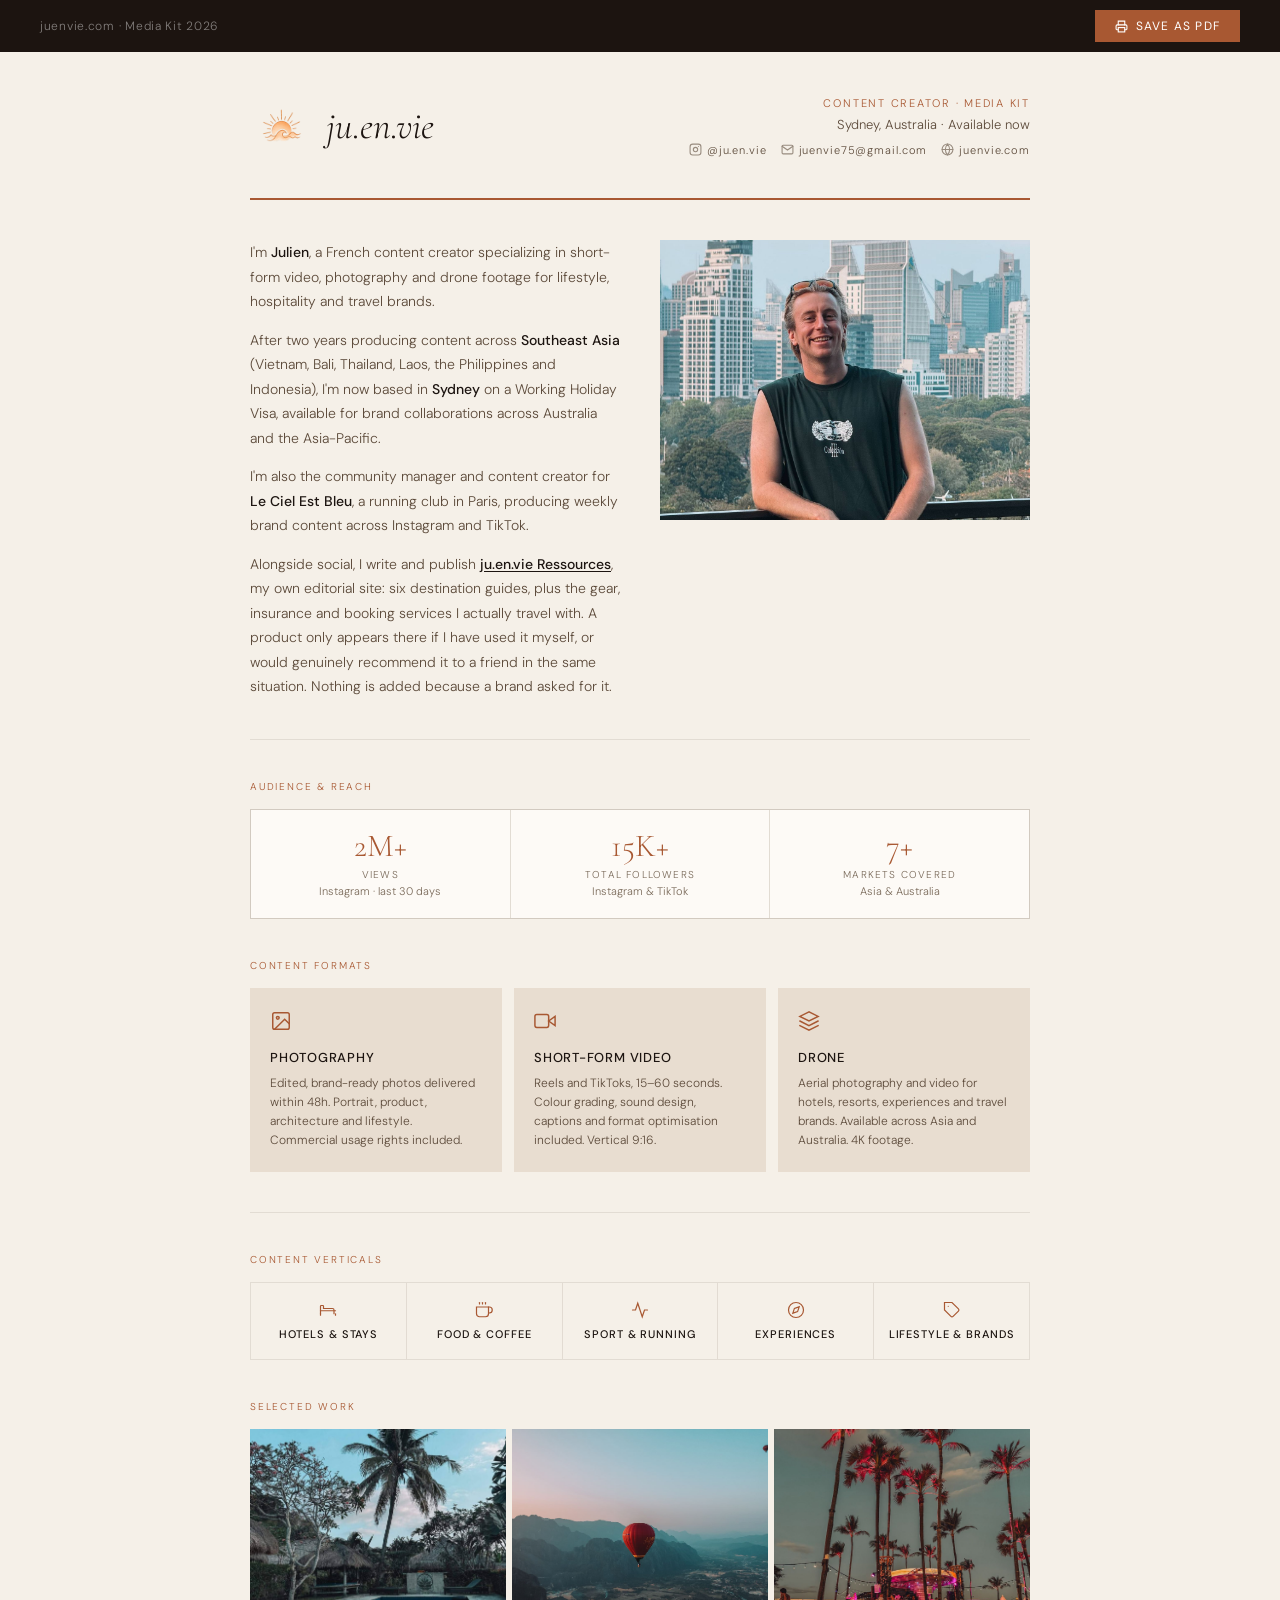
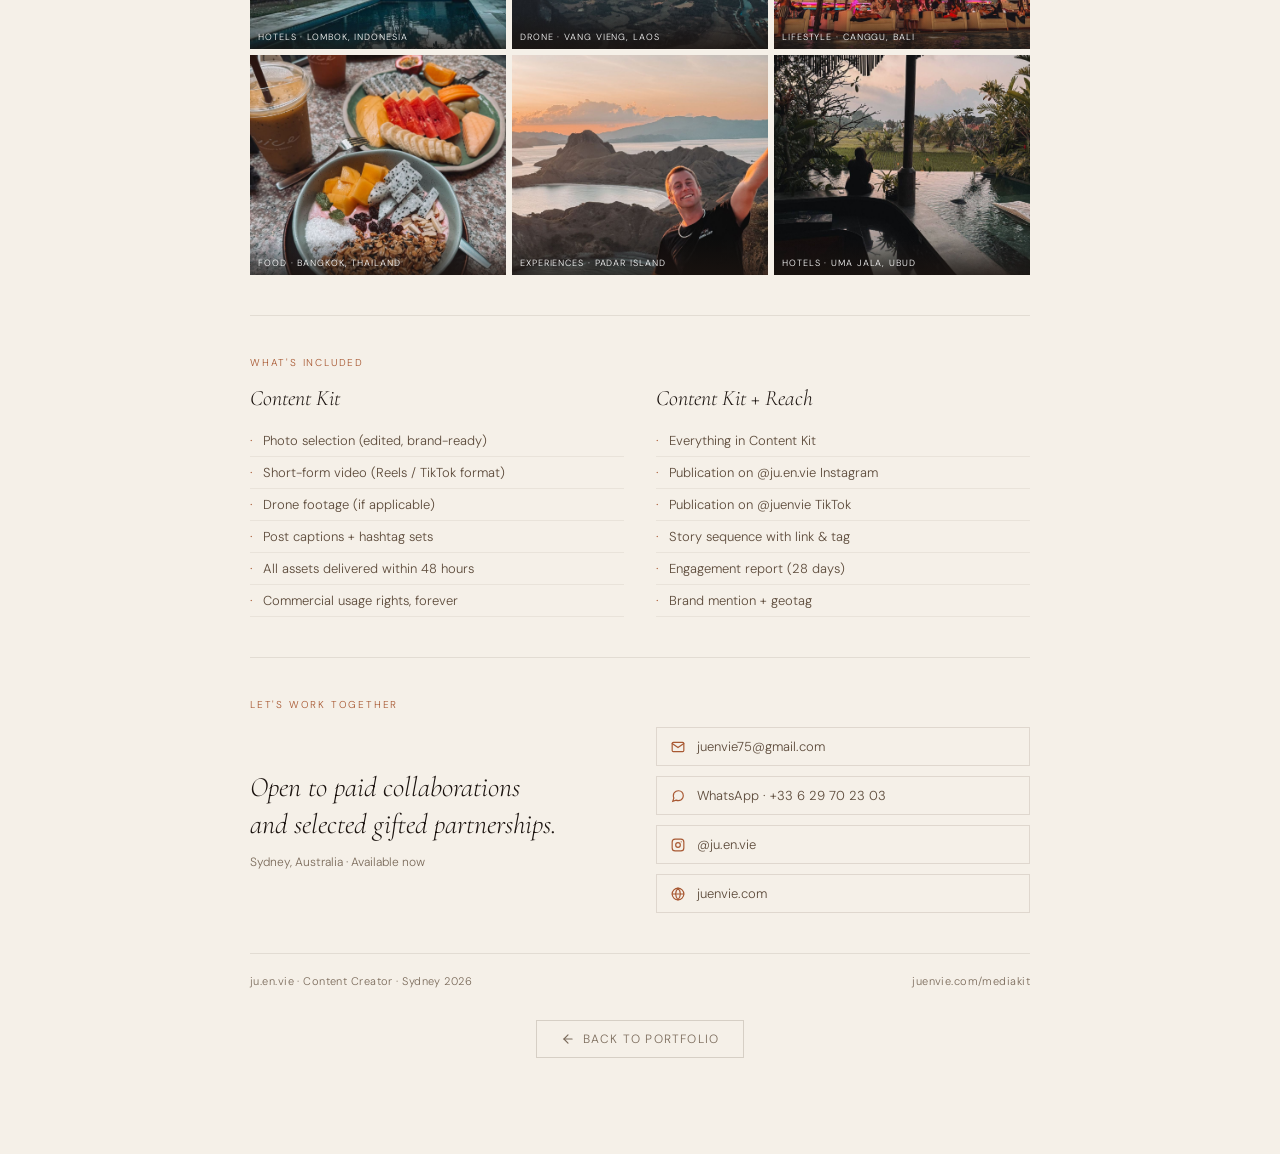
==== commit 6eb8fe33: "3 sept" ====
--- a/mediakit.html
+++ b/mediakit.html
@@ -83,7 +83,7 @@
   .mk-bio-text p + p { margin-top: 14px; }
   .mk-bio-text strong { color: var(--deep); font-weight: 500; }
   .mk-bio-photo { position: relative; }
-  .mk-bio-photo img { width: 100%; height: 280px; object-fit: cover; display: block; }
+  .mk-bio-photo img { width: 100%; height: 280px; object-fit: cover; object-position: 50% 35%; display: block; }
   .mk-bio-photo-tag {
     position: absolute; bottom: 10px; left: 10px;
     font-size: 10px; letter-spacing: 0.1em; text-transform: uppercase;
@@ -264,13 +264,10 @@
     .page { padding: 24px 20px; }
   }
 </style>
-<!-- ═══ ANALYTICS (à activer en 2 minutes) ═══════════════════════════
-  1. Crée un compte gratuit sur https://www.goatcounter.com (aucun cookie,
-     conforme RGPD sans bannière, gratuit pour les sites perso).
-  2. Choisis un code (ex: juenvie) → ton dashboard sera https://juenvie.goatcounter.com
-  3. Remplace TONCODE ci-dessous et décommente la ligne script.
-<script data-goatcounter="https://TONCODE.goatcounter.com/count" async src="//gc.zgo.at/count.js"></script>
-════════════════════════════════════════════════════════════════ -->
+<!-- Mesure d'audience GoatCounter : aucun cookie, aucune donnée personnelle,
+     donc pas de bandeau de consentement. Tableau de bord sur
+     https://juenvie.goatcounter.com -->
+<script data-goatcounter="https://juenvie.goatcounter.com/count" async src="//gc.zgo.at/count.js"></script>
 <script type="application/ld+json">
 {
   "@context": "https://schema.org",
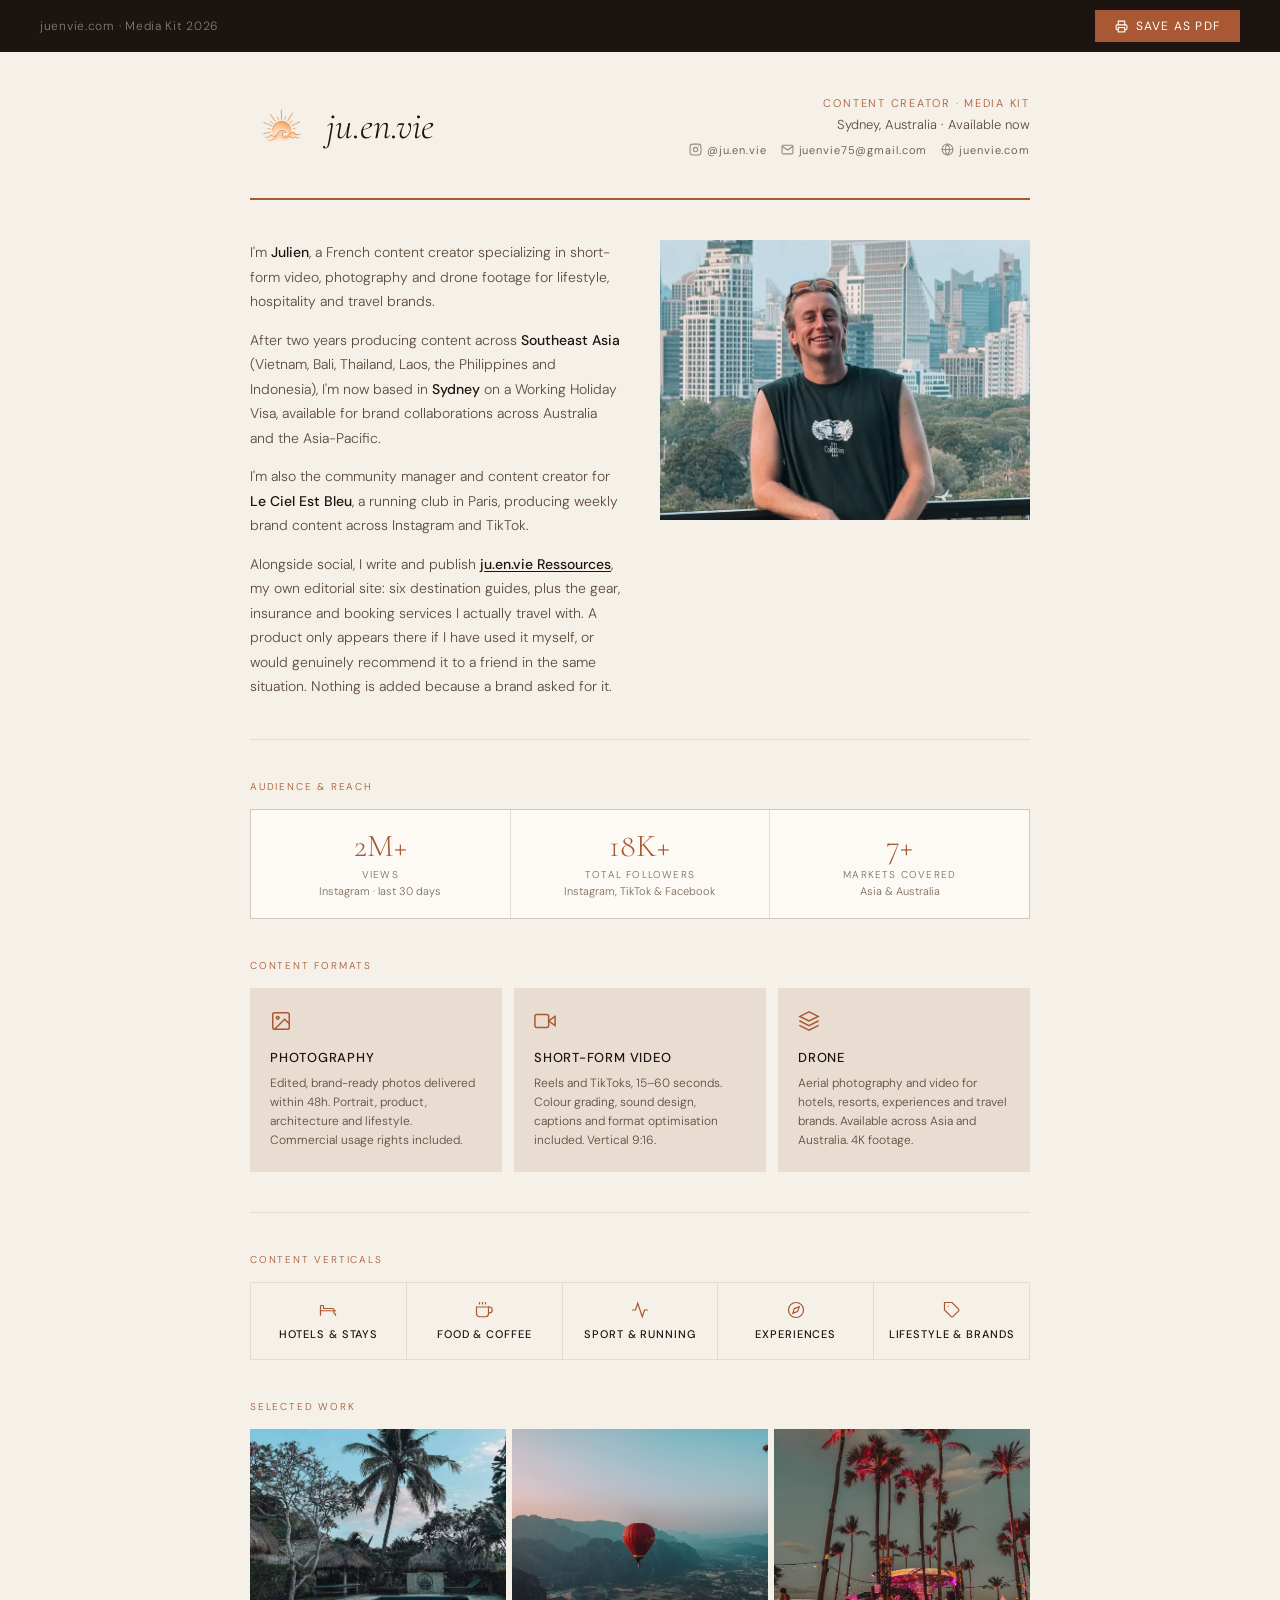
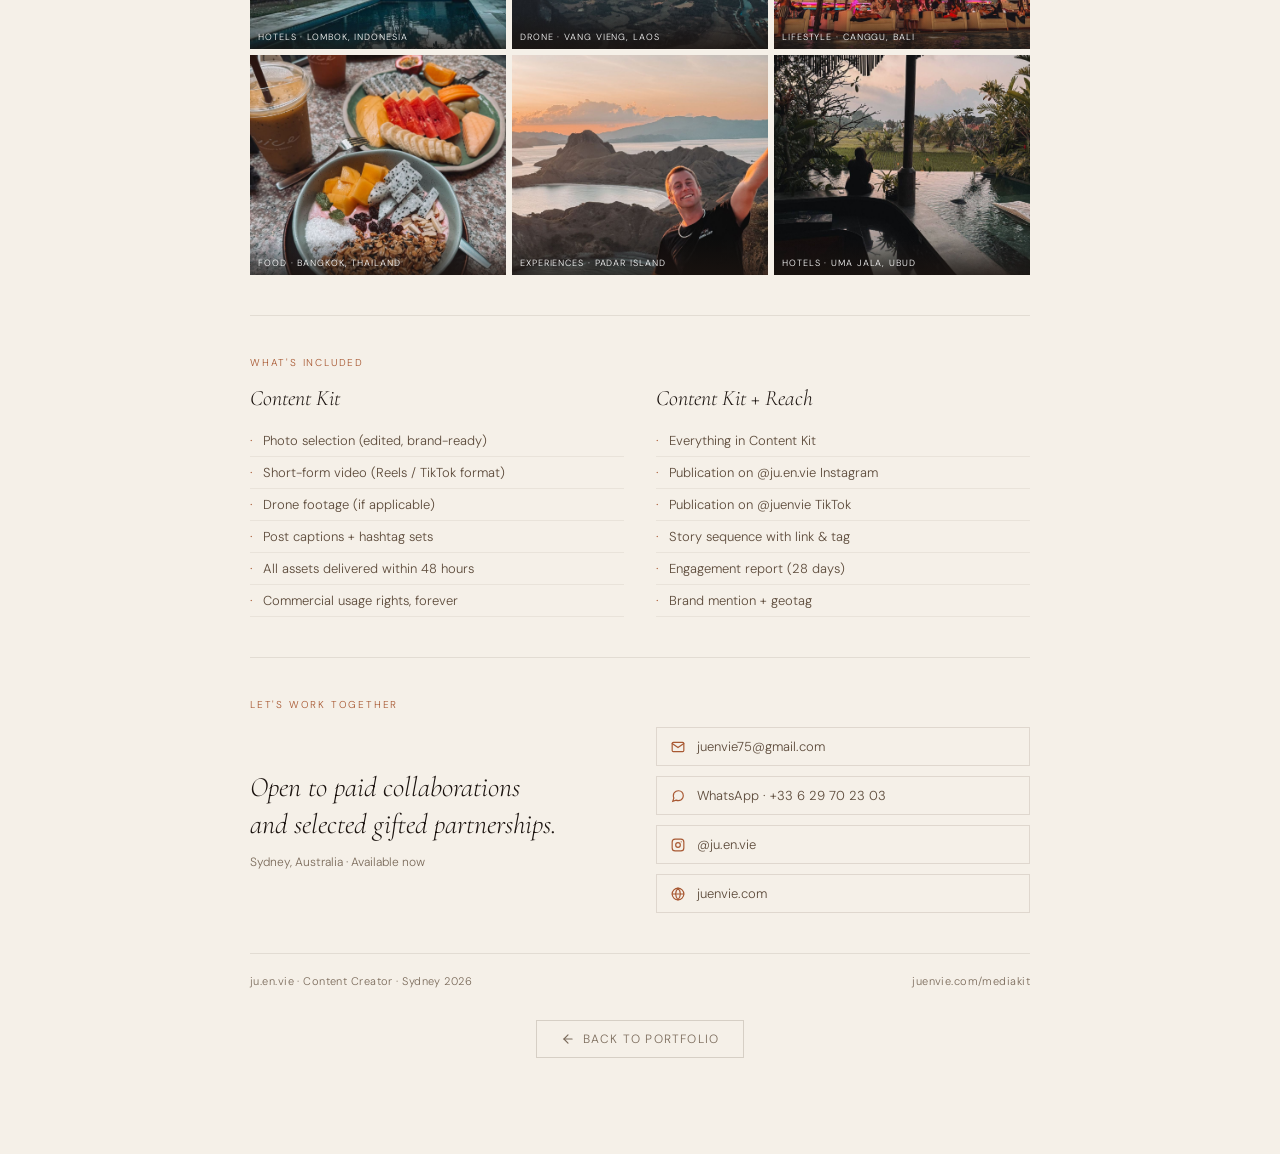
==== commit f0cbfeec: "11" ====
--- a/mediakit.html
+++ b/mediakit.html
@@ -343,9 +343,9 @@
       <div class="mk-stat-sub">Instagram · last 30 days</div>
     </div>
     <div class="mk-stat">
-      <div class="mk-stat-value">15K+</div>
+      <div class="mk-stat-value">18K+</div>
       <div class="mk-stat-label">Total Followers</div>
-      <div class="mk-stat-sub">Instagram &amp; TikTok</div>
+      <div class="mk-stat-sub">Instagram, TikTok &amp; Facebook</div>
     </div>
     <div class="mk-stat">
       <div class="mk-stat-value">7+</div>
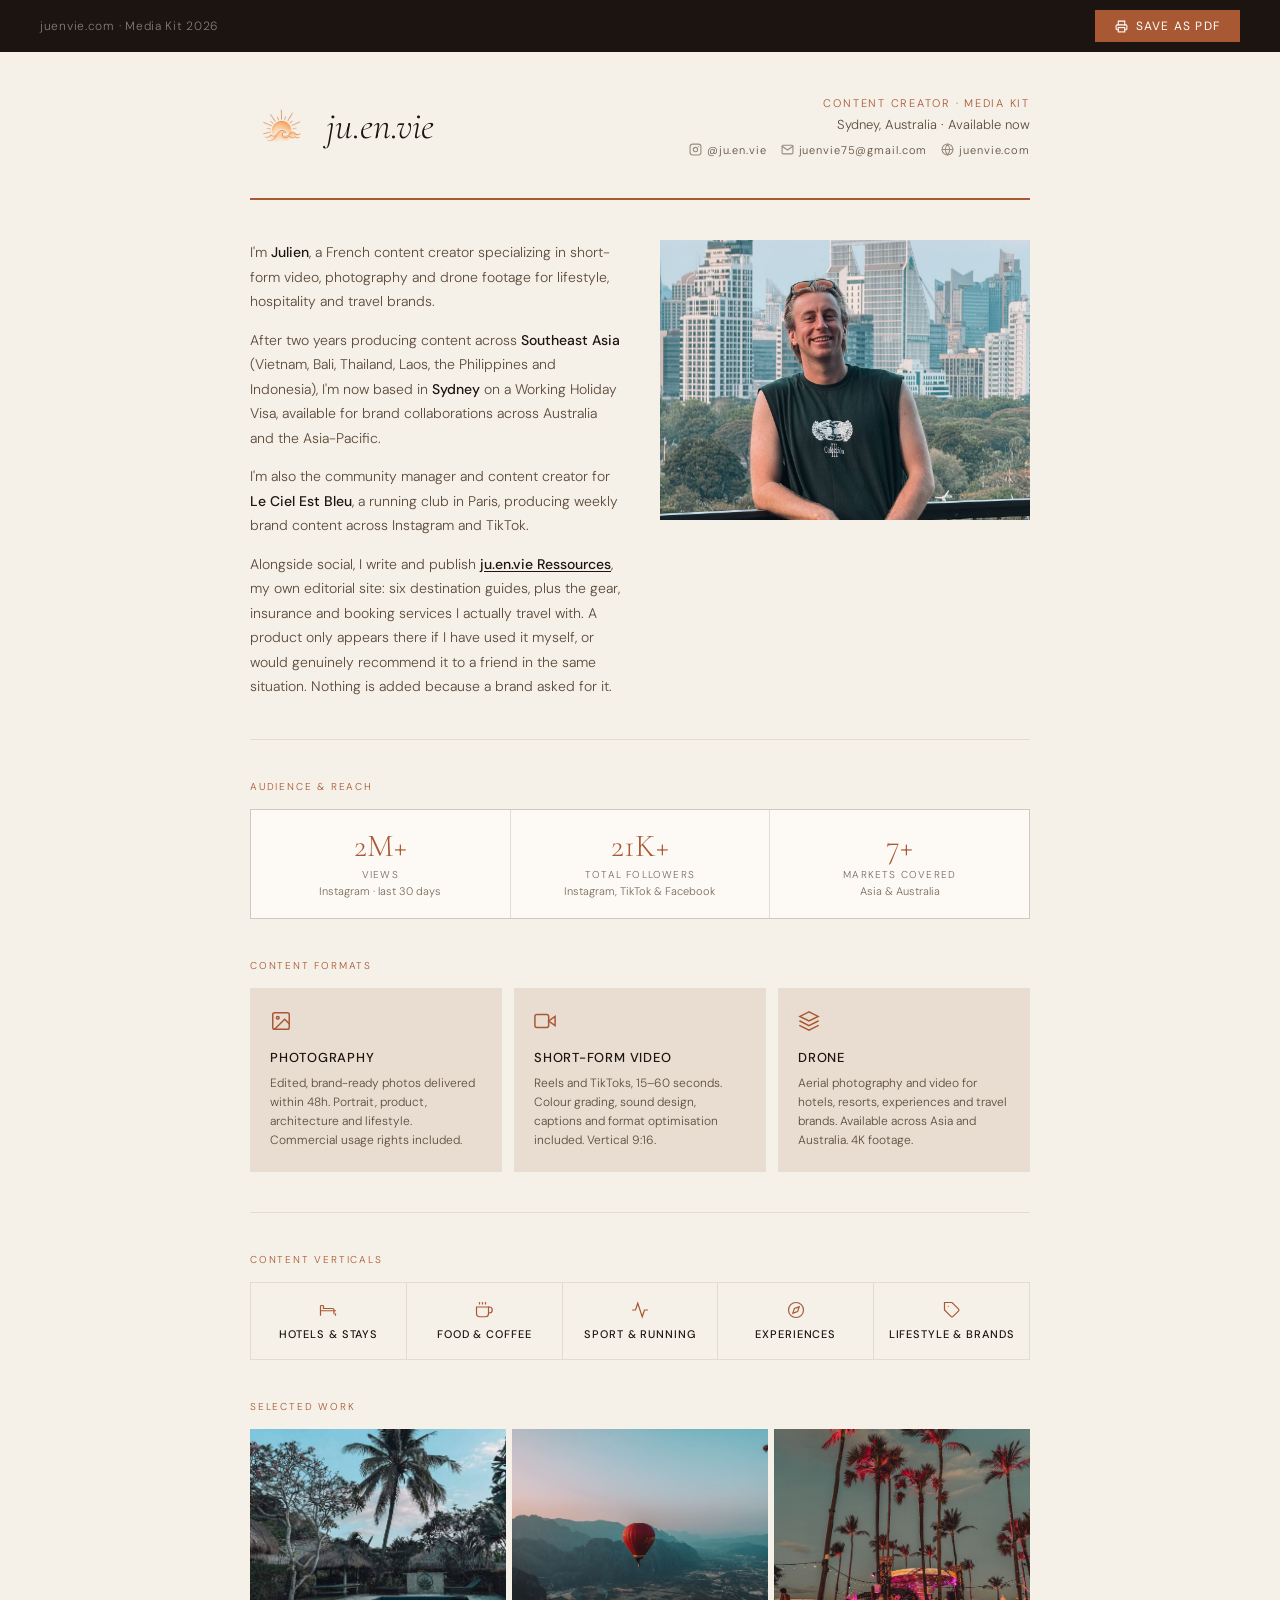
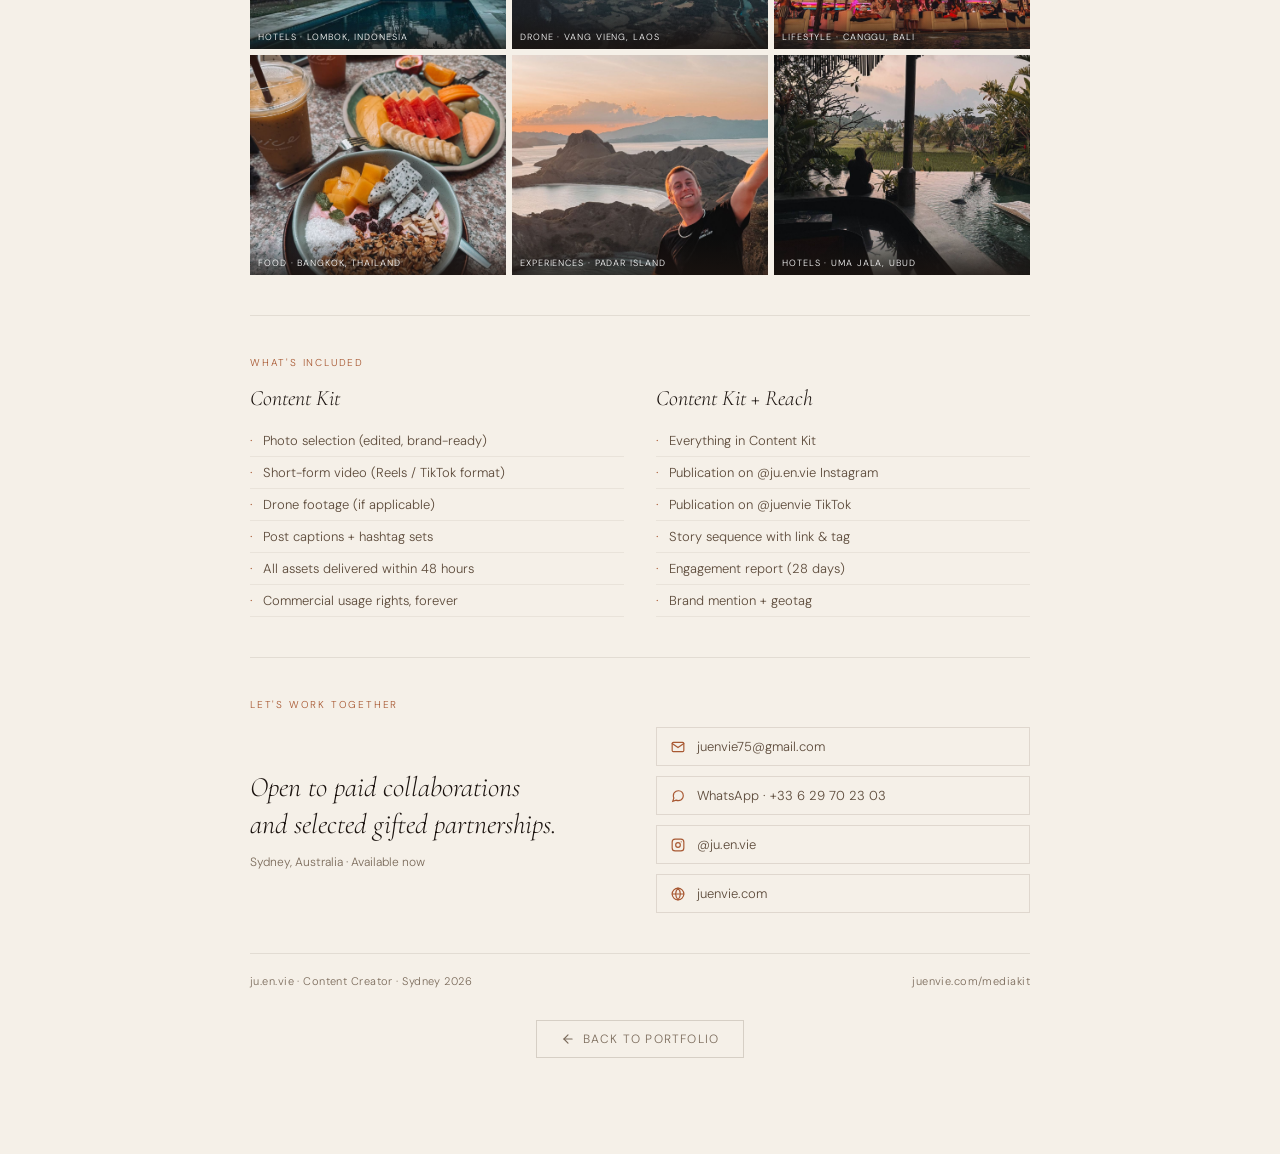
==== commit 60e4c141: "2" ====
--- a/mediakit.html
+++ b/mediakit.html
@@ -343,7 +343,7 @@
       <div class="mk-stat-sub">Instagram · last 30 days</div>
     </div>
     <div class="mk-stat">
-      <div class="mk-stat-value">18K+</div>
+      <div class="mk-stat-value">21K+</div>
       <div class="mk-stat-label">Total Followers</div>
       <div class="mk-stat-sub">Instagram, TikTok &amp; Facebook</div>
     </div>
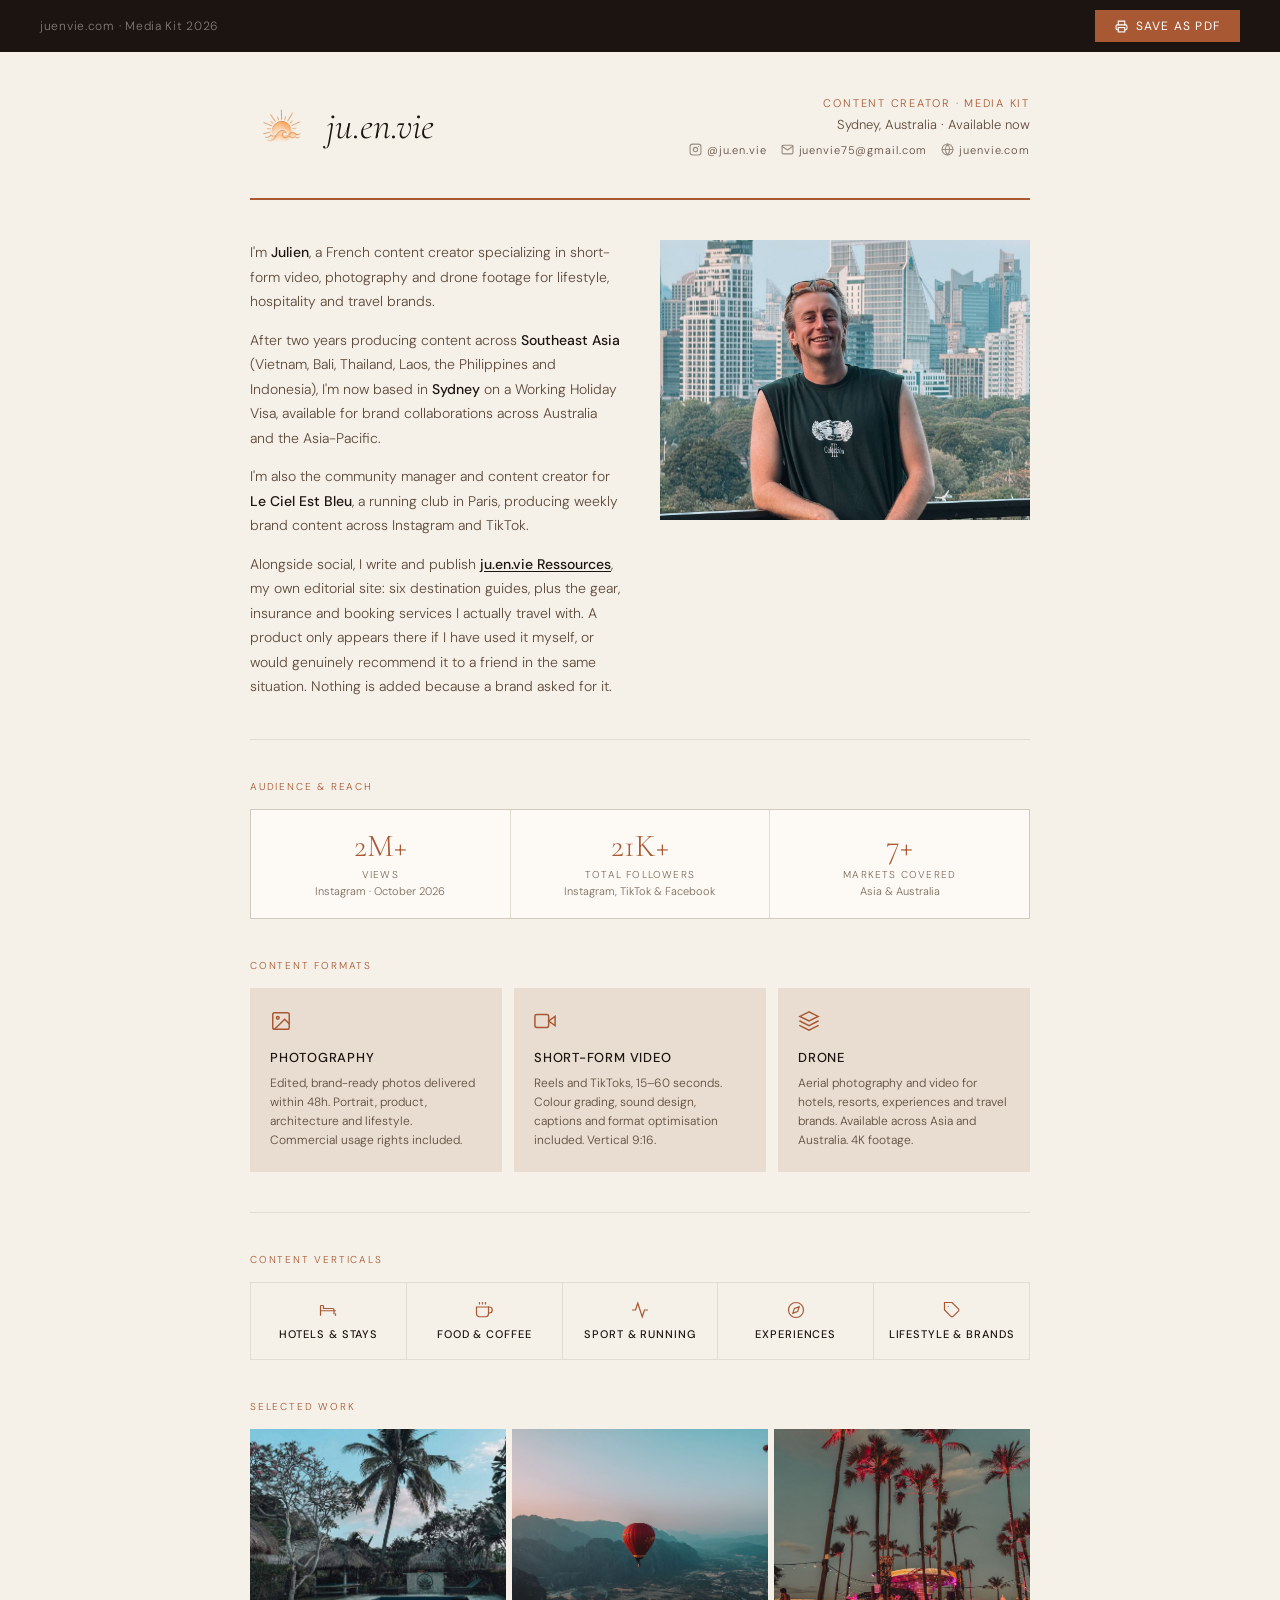
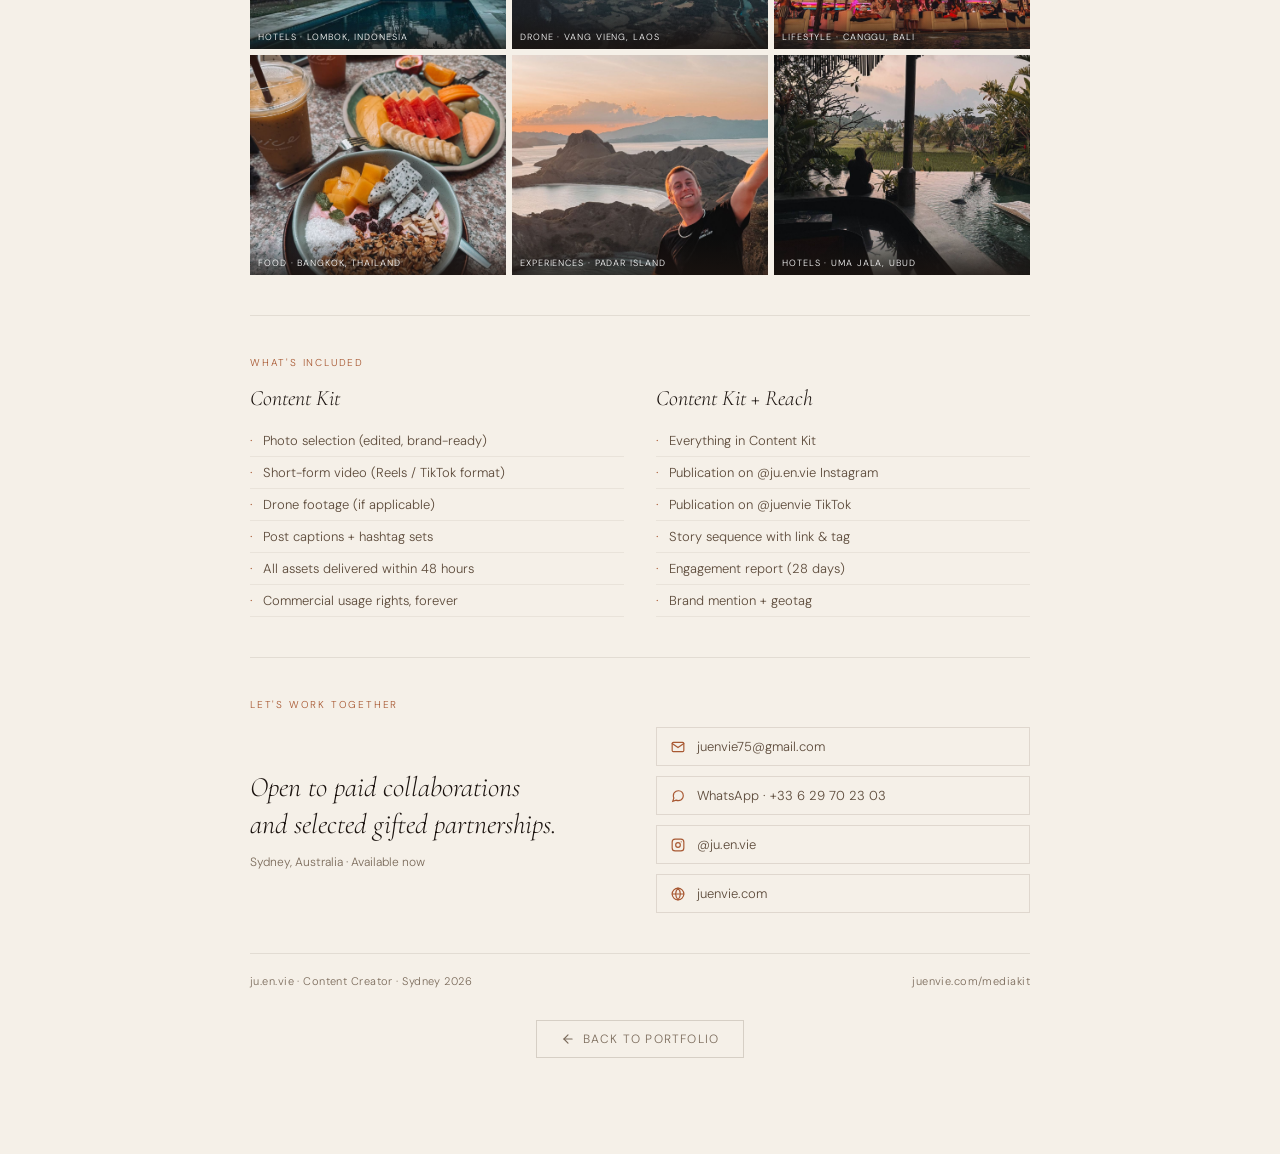
==== commit 5def7572: "3" ====
--- a/mediakit.html
+++ b/mediakit.html
@@ -340,7 +340,7 @@
     <div class="mk-stat">
       <div class="mk-stat-value">2M+</div>
       <div class="mk-stat-label">Views</div>
-      <div class="mk-stat-sub">Instagram · last 30 days</div>
+      <div class="mk-stat-sub">Instagram · October 2026</div>
     </div>
     <div class="mk-stat">
       <div class="mk-stat-value">21K+</div>
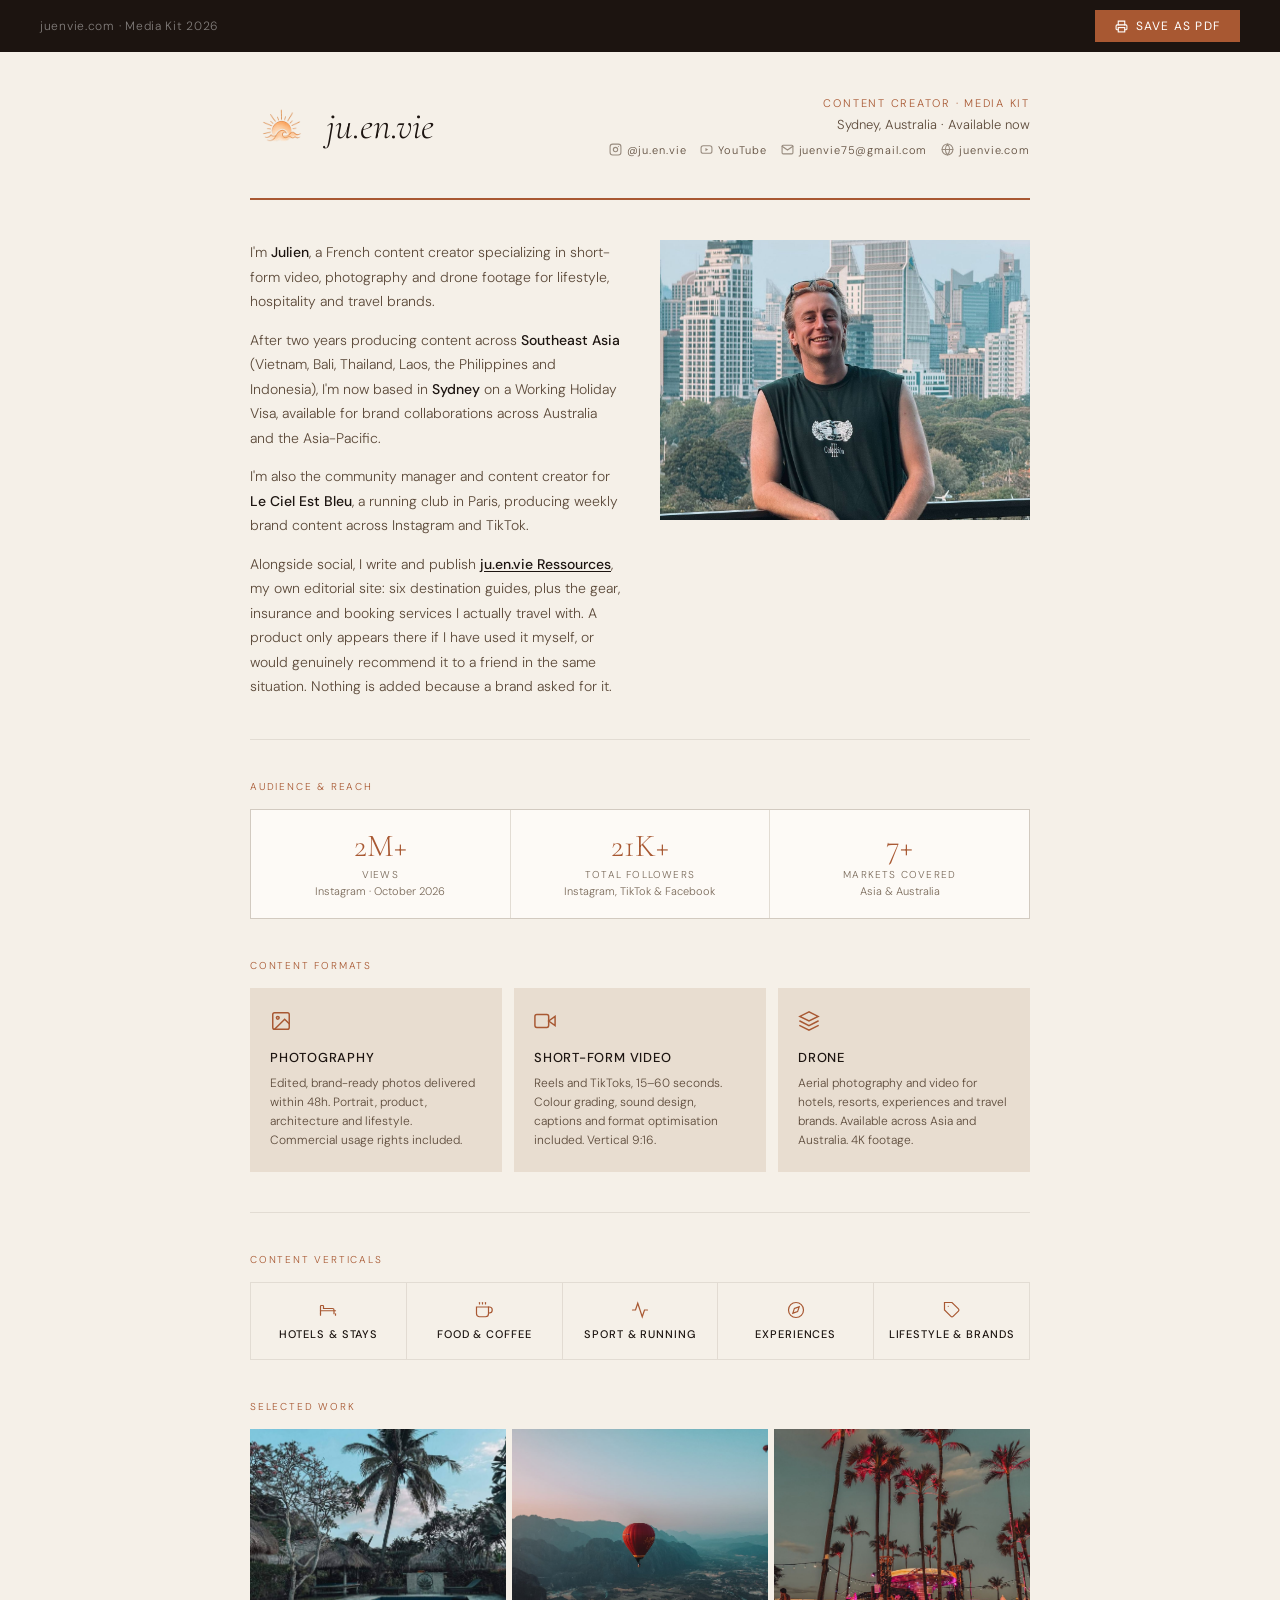
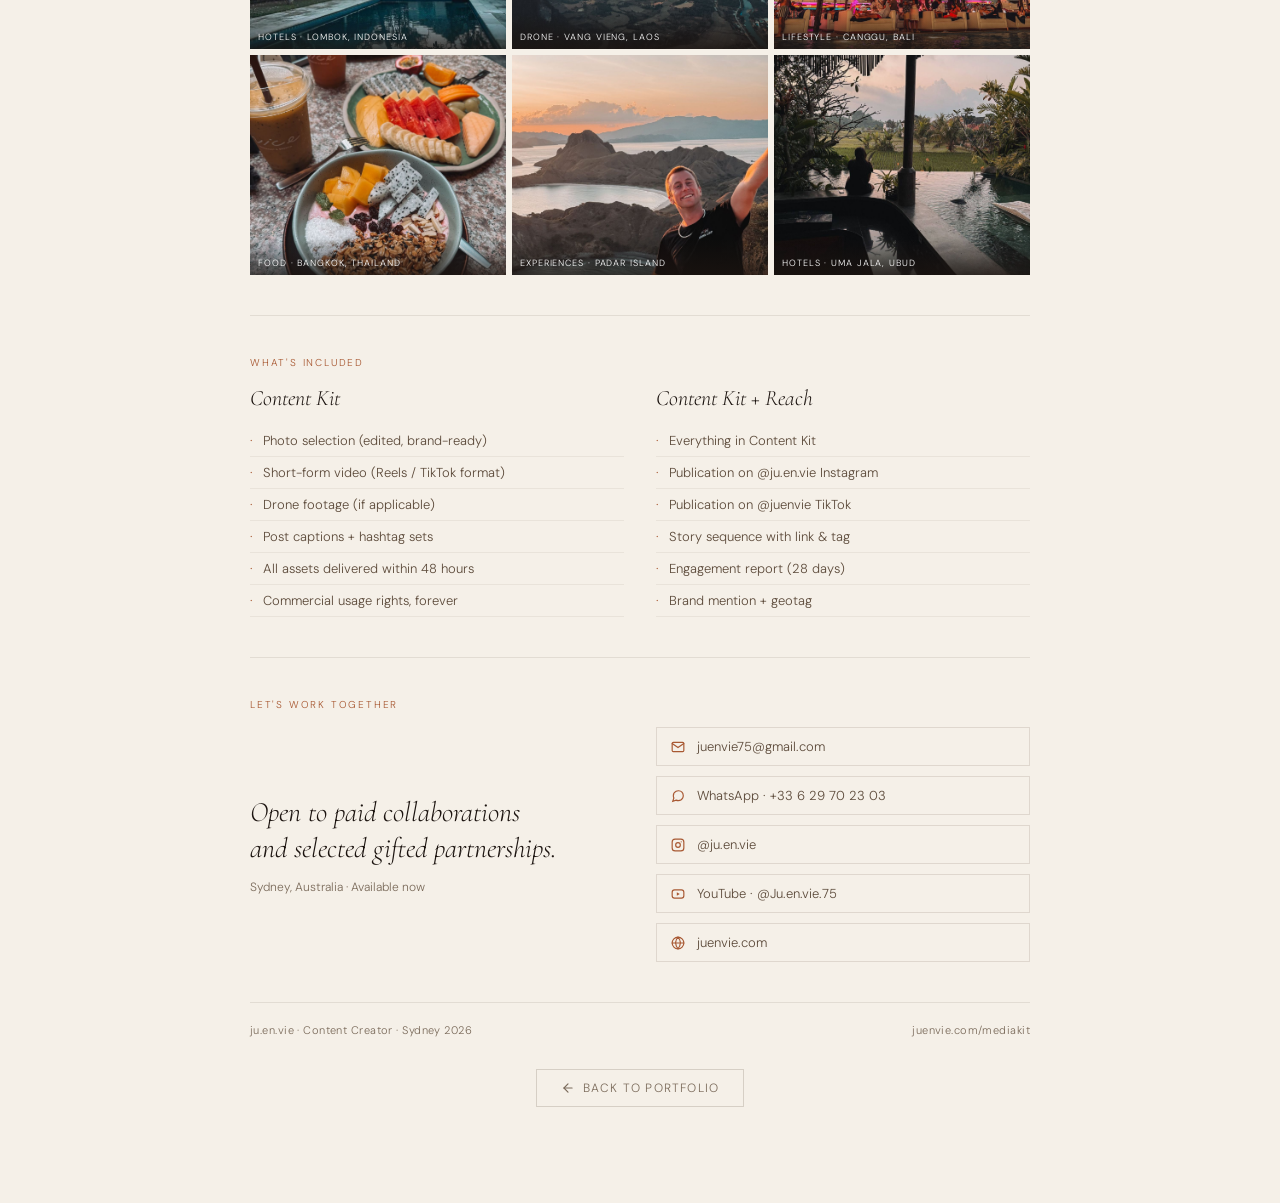
==== commit db22a1ac: "1" ====
--- a/mediakit.html
+++ b/mediakit.html
@@ -308,6 +308,10 @@
           <svg width="13" height="13" viewBox="0 0 24 24" fill="none" stroke="currentColor" stroke-width="2" stroke-linecap="round"><rect x="2" y="2" width="20" height="20" rx="5"/><circle cx="12" cy="12" r="4"/><circle cx="17.5" cy="6.5" r="1" fill="currentColor" stroke="none"/></svg>
           @ju.en.vie
         </a>
+        <a href="https://www.youtube.com/@Ju.en.vie.75" target="_blank" class="mk-handle">
+          <svg width="13" height="13" viewBox="0 0 24 24" fill="none" stroke="currentColor" stroke-width="2" stroke-linecap="round" stroke-linejoin="round"><rect x="2" y="5" width="20" height="14" rx="4"/><polygon points="10 9 15 12 10 15 10 9" fill="currentColor" stroke="none"/></svg>
+          YouTube
+        </a>
         <a href="mailto:juenvie75@gmail.com" class="mk-handle">
           <svg width="13" height="13" viewBox="0 0 24 24" fill="none" stroke="currentColor" stroke-width="2" stroke-linecap="round"><path d="M4 4h16c1.1 0 2 .9 2 2v12c0 1.1-.9 2-2 2H4c-1.1 0-2-.9-2-2V6c0-1.1.9-2 2-2z"/><polyline points="22,6 12,13 2,6"/></svg>
           juenvie75@gmail.com
@@ -481,6 +485,10 @@
         <svg viewBox="0 0 24 24" fill="none" stroke="currentColor" stroke-width="2" stroke-linecap="round"><rect x="2" y="2" width="20" height="20" rx="5"/><circle cx="12" cy="12" r="4"/><circle cx="17.5" cy="6.5" r="1" fill="currentColor" stroke="none"/></svg>
         @ju.en.vie
       </a>
+      <a href="https://www.youtube.com/@Ju.en.vie.75" target="_blank" class="mk-contact-item">
+        <svg viewBox="0 0 24 24" fill="none" stroke="currentColor" stroke-width="2" stroke-linecap="round" stroke-linejoin="round"><rect x="2" y="5" width="20" height="14" rx="4"/><polygon points="10 9 15 12 10 15 10 9" fill="currentColor" stroke="none"/></svg>
+        YouTube · @Ju.en.vie.75
+      </a>
       <a href="https://juenvie.com" target="_blank" class="mk-contact-item">
         <svg viewBox="0 0 24 24" fill="none" stroke="currentColor" stroke-width="2" stroke-linecap="round"><circle cx="12" cy="12" r="10"/><line x1="2" y1="12" x2="22" y2="12"/><path d="M12 2a15.3 15.3 0 0 1 4 10 15.3 15.3 0 0 1-4 10 15.3 15.3 0 0 1-4-10 15.3 15.3 0 0 1 4-10z"/></svg>
         juenvie.com
